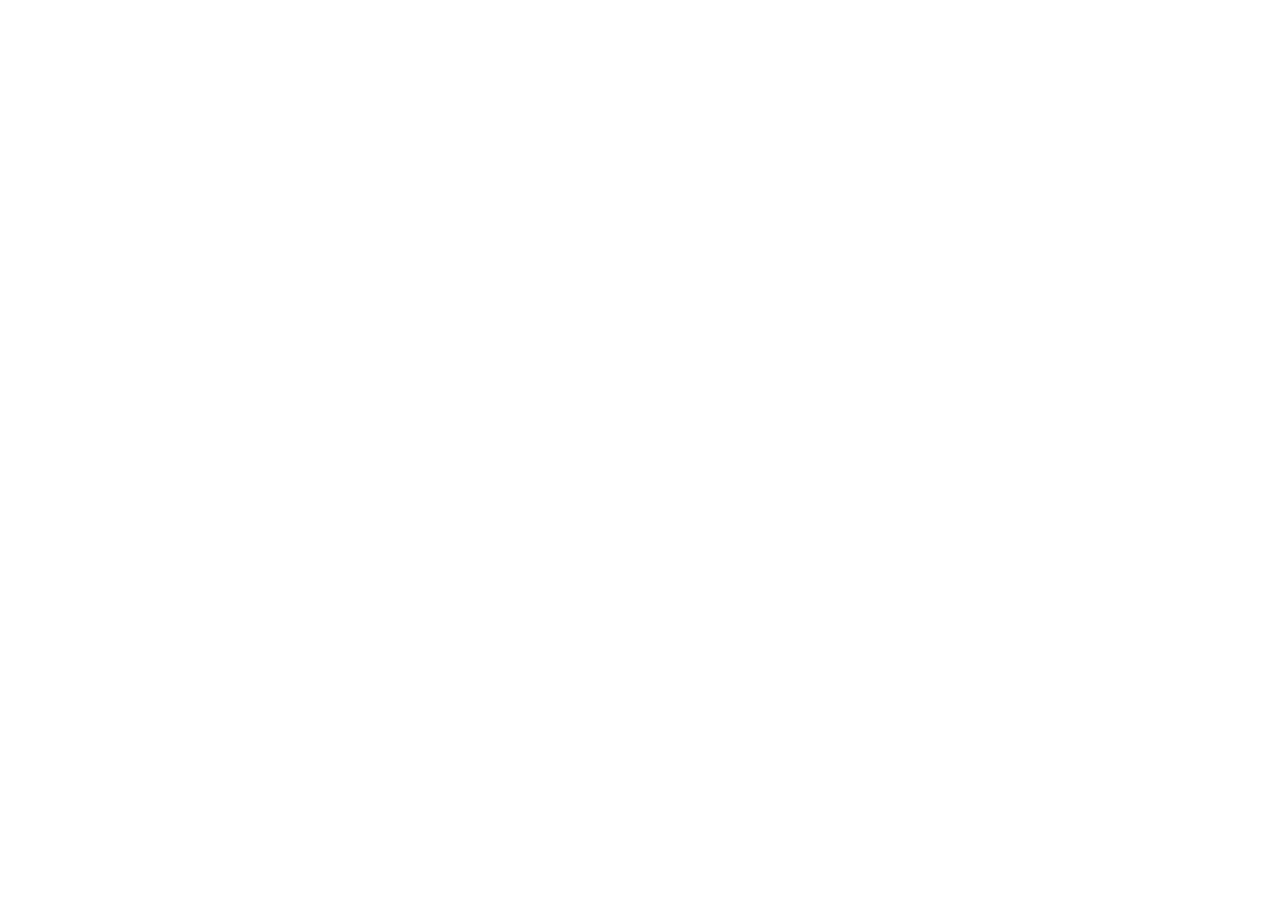
==== index.html @ 40fbc37a "html and head and body tags" ====
<!DOCTYPE html>
<html lang="en">
<head>
    <meta charset="UTF-8">
    <meta name="viewport" content="width=device-width, initial-scale=1.0">
    <title>Page d'acceuil</title>
    <link rel="stylesheet" href="css/index.css">
</head>
<body>
    
</body>
</html>
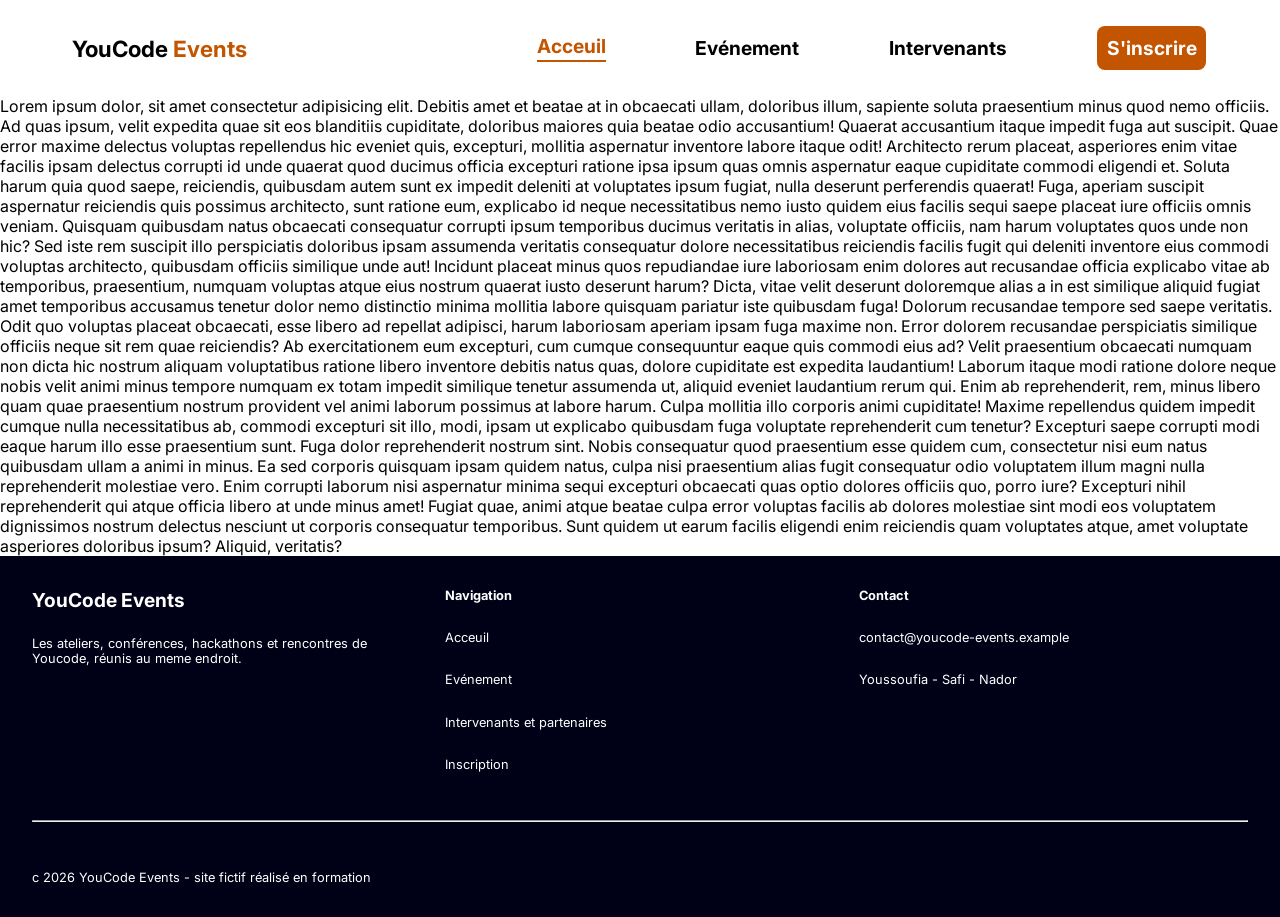
==== commit 1a32b759: "header et footer responsive" ====
--- a/index.html
+++ b/index.html
@@ -1,12 +1,118 @@
 <!DOCTYPE html>
 <html lang="en">
+
 <head>
     <meta charset="UTF-8">
     <meta name="viewport" content="width=device-width, initial-scale=1.0">
     <title>Page d'acceuil</title>
     <link rel="stylesheet" href="css/index.css">
+    <link rel="preconnect" href="https://fonts.googleapis.com">
+    <link rel="preconnect" href="https://fonts.gstatic.com" crossorigin>
+    <link
+        href="https://fonts.googleapis.com/css2?family=Inter:ital,opsz,wght@0,14..32,100..900;1,14..32,100..900&display=swap"
+        rel="stylesheet">
 </head>
+
 <body>
-    
+
+    <header>
+        <div class="head">
+            <h1>YouCode <span>Events</span></h1>
+            <span class="list"><img src="assets/icons/list_icon.svg" alt=""></span>
+        </div>
+        <nav class="nav-bar hide-list">
+            <a class="page-link current-page" href="">Acceuil</a>
+            <a class="page-link" href="">Evénement</a>
+            <a class="page-link" href="">Intervenants</a>
+            <a class="button" href="">S'inscrire</a>
+        </nav>
+    </header>
+
+    <main class="main">
+        Lorem ipsum dolor, sit amet consectetur adipisicing elit. Debitis amet et beatae at in obcaecati ullam,
+        doloribus illum, sapiente soluta praesentium minus quod nemo officiis. Ad quas ipsum, velit expedita quae sit
+        eos blanditiis cupiditate, doloribus maiores quia beatae odio accusantium! Quaerat accusantium itaque impedit
+        fuga aut suscipit. Quae error maxime delectus voluptas repellendus hic eveniet quis, excepturi, mollitia
+        aspernatur inventore labore itaque odit! Architecto rerum placeat, asperiores enim vitae facilis ipsam delectus
+        corrupti id unde quaerat quod ducimus officia excepturi ratione ipsa ipsum quas omnis aspernatur eaque
+        cupiditate commodi eligendi et. Soluta harum quia quod saepe, reiciendis, quibusdam autem sunt ex impedit
+        deleniti at voluptates ipsum fugiat, nulla deserunt perferendis quaerat! Fuga, aperiam suscipit aspernatur
+        reiciendis quis possimus architecto, sunt ratione eum, explicabo id neque necessitatibus nemo iusto quidem eius
+        facilis sequi saepe placeat iure officiis omnis veniam. Quisquam quibusdam natus obcaecati consequatur corrupti
+        ipsum temporibus ducimus veritatis in alias, voluptate officiis, nam harum voluptates quos unde non hic? Sed
+        iste rem suscipit illo perspiciatis doloribus ipsam assumenda veritatis consequatur dolore necessitatibus
+        reiciendis facilis fugit qui deleniti inventore eius commodi voluptas architecto, quibusdam officiis similique
+        unde aut! Incidunt placeat minus quos repudiandae iure laboriosam enim dolores aut recusandae officia explicabo
+        vitae ab temporibus, praesentium, numquam voluptas atque eius nostrum quaerat iusto deserunt harum? Dicta, vitae
+        velit deserunt doloremque alias a in est similique aliquid fugiat amet temporibus accusamus tenetur dolor nemo
+        distinctio minima mollitia labore quisquam pariatur iste quibusdam fuga! Dolorum recusandae tempore sed saepe
+        veritatis. Odit quo voluptas placeat obcaecati, esse libero ad repellat adipisci, harum laboriosam aperiam ipsam
+        fuga maxime non. Error dolorem recusandae perspiciatis similique officiis neque sit rem quae reiciendis? Ab
+        exercitationem eum excepturi, cum cumque consequuntur eaque quis commodi eius ad? Velit praesentium obcaecati
+        numquam non dicta hic nostrum aliquam voluptatibus ratione libero inventore debitis natus quas, dolore
+        cupiditate est expedita laudantium! Laborum itaque modi ratione dolore neque nobis velit animi minus tempore
+        numquam ex totam impedit similique tenetur assumenda ut, aliquid eveniet laudantium rerum qui. Enim ab
+        reprehenderit, rem, minus libero quam quae praesentium nostrum provident vel animi laborum possimus at labore
+        harum. Culpa mollitia illo corporis animi cupiditate! Maxime repellendus quidem impedit cumque nulla
+        necessitatibus ab, commodi excepturi sit illo, modi, ipsam ut explicabo quibusdam fuga voluptate reprehenderit
+        cum tenetur? Excepturi saepe corrupti modi eaque harum illo esse praesentium sunt. Fuga dolor reprehenderit
+        nostrum sint. Nobis consequatur quod praesentium esse quidem cum, consectetur nisi eum natus quibusdam ullam a
+        animi in minus. Ea sed corporis quisquam ipsam quidem natus, culpa nisi praesentium alias fugit consequatur odio
+        voluptatem illum magni nulla reprehenderit molestiae vero. Enim corrupti laborum nisi aspernatur minima sequi
+        excepturi obcaecati quas optio dolores officiis quo, porro iure? Excepturi nihil reprehenderit qui atque officia
+        libero at unde minus amet! Fugiat quae, animi atque beatae culpa error voluptas facilis ab dolores molestiae
+        sint modi eos voluptatem dignissimos nostrum delectus nesciunt ut corporis consequatur temporibus. Sunt quidem
+        ut earum facilis eligendi enim reiciendis quam voluptates atque, amet voluptate asperiores doloribus ipsum?
+        Aliquid, veritatis?
+    </main>
+
+    <footer class="footer">
+        <section class="container">
+            <div class="top">
+                <h3>YouCode Events</h3>
+                <p>
+                    Les ateliers, conférences, hackathons et rencontres de Youcode, réunis au meme endroit.
+                </p>
+            </div>
+            
+            <div class="navigation">
+                <h4>Navigation</h4>
+                <ul>
+                    <li>Acceuil</li>
+                    <li>Evénement</li>
+                    <li>Intervenants et partenaires</li>
+                    <li>Inscription</li>
+                </ul>
+            </div>
+
+            <div class="contact">
+                <h4>Contact</h4>
+                <p class="email">contact@youcode-events.example</p>
+                <p>Youssoufia - Safi - Nador</p>
+            </div>
+
+            <hr>
+
+            <div class="rights">c 2026 YouCode Events - site fictif réalisé en formation</div>
+        </section>
+    </footer>
 </body>
-</html>+
+</html>
+<script>
+    let list_icon = document.querySelector(".list");
+    let nav_bar = document.querySelector(".nav-bar");
+    list_icon.addEventListener(("click"), () => {
+        if (nav_bar.classList.contains("hide-list")) {
+            nav_bar.classList.remove("hide-list");
+            document.querySelector(".main").classList.add("display-none");
+            document.querySelector(".footer").classList.add("display-none");
+        }
+        else {
+            nav_bar.classList.add("hide-list");
+            document.querySelector(".main").classList.remove("display-none");
+            document.querySelector(".footer").classList.remove("display-none");
+        }
+    })
+    // if(window.innerWidth > 950) nav_bar.classList.remove("hide-list");
+</script>
--- a/css/index.css
+++ b/css/index.css
@@ -0,0 +1,265 @@
+* {
+    padding: 0;
+    margin: 0;
+    box-sizing: border-box;
+    font-family: "Inter", sans-serif;
+}
+
+:root {
+    --primary-color: rgb(195, 84, 0);
+}
+.head h1 span {
+    color: var(--primary-color);
+}
+
+.head h1 {
+    font-size: 1.5rem;
+    width: max-content;
+}
+
+.head span img {
+    width: 2.5rem;
+    height: auto;
+}
+
+header {
+    position: relative;
+}
+
+.head {
+    display: flex;
+    justify-content: space-between;
+    align-items: center;
+    padding: 1rem 1.5rem;
+    height: 4.5rem;
+}
+
+header nav {
+    position: absolute;
+    background-color: white;
+    transition: all 0.5s;
+}
+
+header nav a {
+    text-decoration: none;
+    color: black;
+    font-size: 2rem;
+}
+
+header nav {
+    width: 100%;
+    height: calc(100vh - 5rem);
+    display: flex;
+    flex-direction: column;
+    align-items: start;
+    gap: 3rem;
+    font-weight: bold;
+    padding: 1rem 1.6rem;
+}
+
+header nav .current-page {
+    color: var(--primary-color);
+    border-bottom: 0.15rem var(--primary-color) solid;
+    padding-bottom: 0.1rem;
+    width: fit-content;
+}
+
+header nav .button {
+    color: white;
+    background-color: var(--primary-color);
+    width: fit-content;
+    padding: 0.6rem 0.6rem;
+    border: none;
+    border-radius: 0.5rem;
+}
+
+.hide-list {
+    transform: translateX(-100vw);
+    transition: all 0.5s;
+}
+
+.display-none {
+    display: none;
+}
+
+.footer .container{
+    background-color: rgb(0, 0, 23);
+    color: white;
+    padding: 2rem;
+    display: flex;
+    flex-direction: column;
+    gap: 2.5rem;
+}
+.top h3{
+    font-size: 1.2rem;
+}
+.top p{
+    font-size: 0.8rem;
+}
+.top{
+    display: flex;
+    flex-direction: column;
+    gap: 1.5rem;
+}
+.navigation{
+    font-size: 0.8rem;
+}
+.navigation{
+    display: flex;
+    flex-direction: column;
+    gap: 1.7rem;
+}
+.navigation ul{
+    list-style: none;
+    display: flex;
+    flex-direction: column;
+    gap: 1.7rem;
+}
+
+.contact{
+    font-size: 0.8rem;
+    display: flex;
+    flex-direction: column;
+    gap: 1.7rem;
+}
+hr{
+    display: inline-block;
+}
+.rights{
+    font-size: 0.8rem;
+}
+
+
+@media (max-width: 1500px) and (min-width: 950px) {
+    .head .list {
+        display: none;
+    }
+
+    .display-none{
+        display: block;
+    }
+
+    .hide-list{
+        transform: translateX(0vw);
+    }
+
+    .nav-bar {
+        position: static;
+        flex-direction: row;
+        align-items: center;
+        justify-content: space-between;
+        gap: 1.5rem;
+        height: 3.5rem;
+    }
+
+    header {
+        position: static;
+        display: flex;
+        justify-content: space-between;
+        gap: 15rem;
+        align-items: center;
+        padding: 1rem 3rem;
+        height: 6rem;
+    }
+
+    .head h1 {
+        font-size: 1.4rem;
+        width: max-content;
+    }
+
+    .nav-bar a {
+        font-size: 1.2rem;
+    }
+
+    .footer .container{
+        display: flex;
+        flex-direction: row;
+        flex-wrap: wrap;
+        justify-content: space-between;
+        gap: 1rem;
+    }
+    .top,
+    .navigation,
+    .contact {
+        width: calc(33.333% - 1rem);
+    }
+
+    .rights {
+        width: 100%;
+    }
+
+    hr {
+        width: 100%;
+        margin: 2rem 0;
+    }
+}
+
+@media (max-width: 3000px) and (min-width: 1500px){
+    .head .list {
+        display: none;
+    }
+
+    .display-none{
+        display: block;
+    }
+
+    .hide-list{
+        transform: translateX(0vw);
+    }
+
+    .nav-bar {
+        width: max-content;
+        position: static;
+        flex-direction: row;
+        align-items: center;
+        justify-content: space-between;
+        gap: 1.5rem;
+        height: 3.5rem;
+    }
+
+    header {
+        position: static;
+        display: flex;
+        justify-content: space-around;
+        gap: 15rem;
+        align-items: center;
+        height: 4.5rem;
+    }
+
+    .head h1 {
+        font-size: 1.4rem;
+        width: max-content;
+    }
+
+    .nav-bar a {
+        font-size: 1.2rem;
+    }
+
+    body{
+        padding: 0 8rem;
+    }
+
+    .top{
+        width: 40vw;
+    }
+    .navigation,
+    .contact {
+        width: calc(15vw - 1rem);
+    }
+    .rights {
+        width: 100%;
+    }
+
+    hr {
+        width: 100%;
+        margin: 2rem 0;
+    }
+    .footer .container{
+        display: flex;
+        flex-direction: row;
+        flex-wrap: wrap;
+        justify-content: space-between;
+        gap: 1rem;
+    }
+}
+
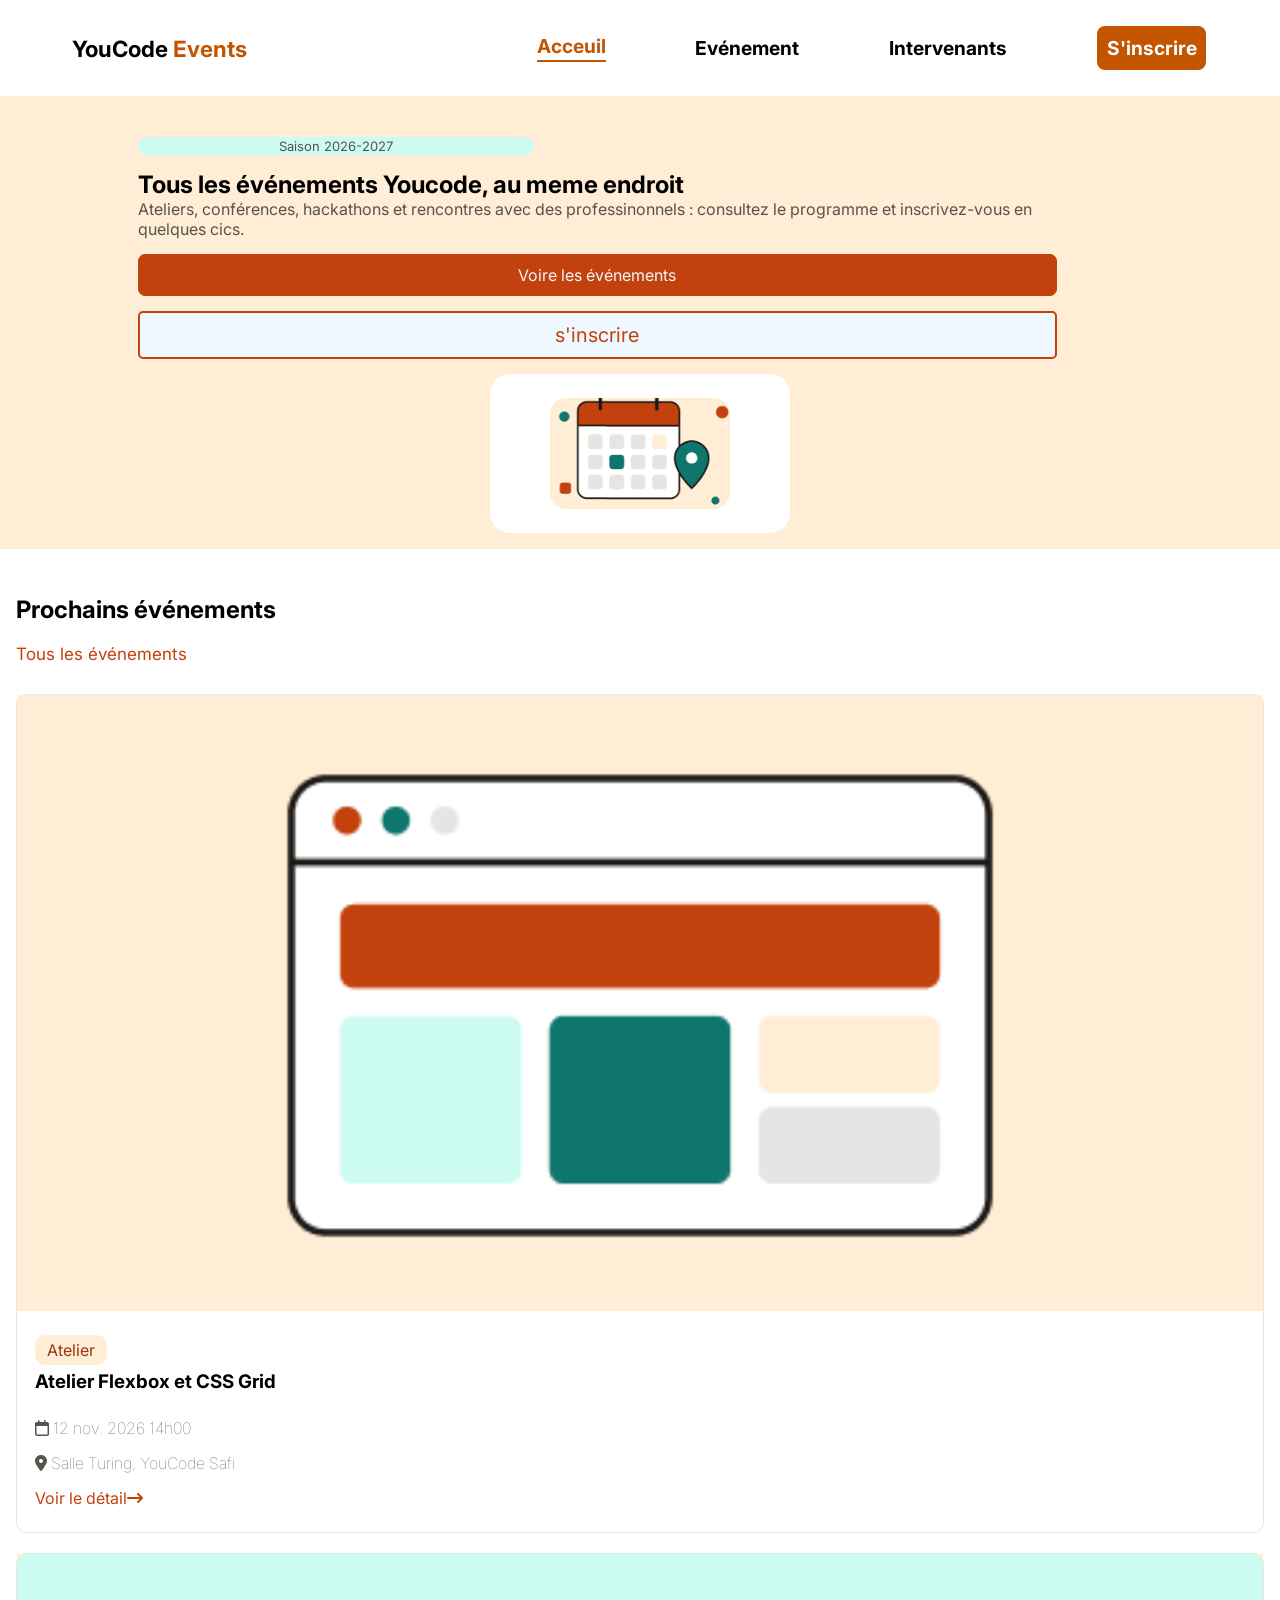
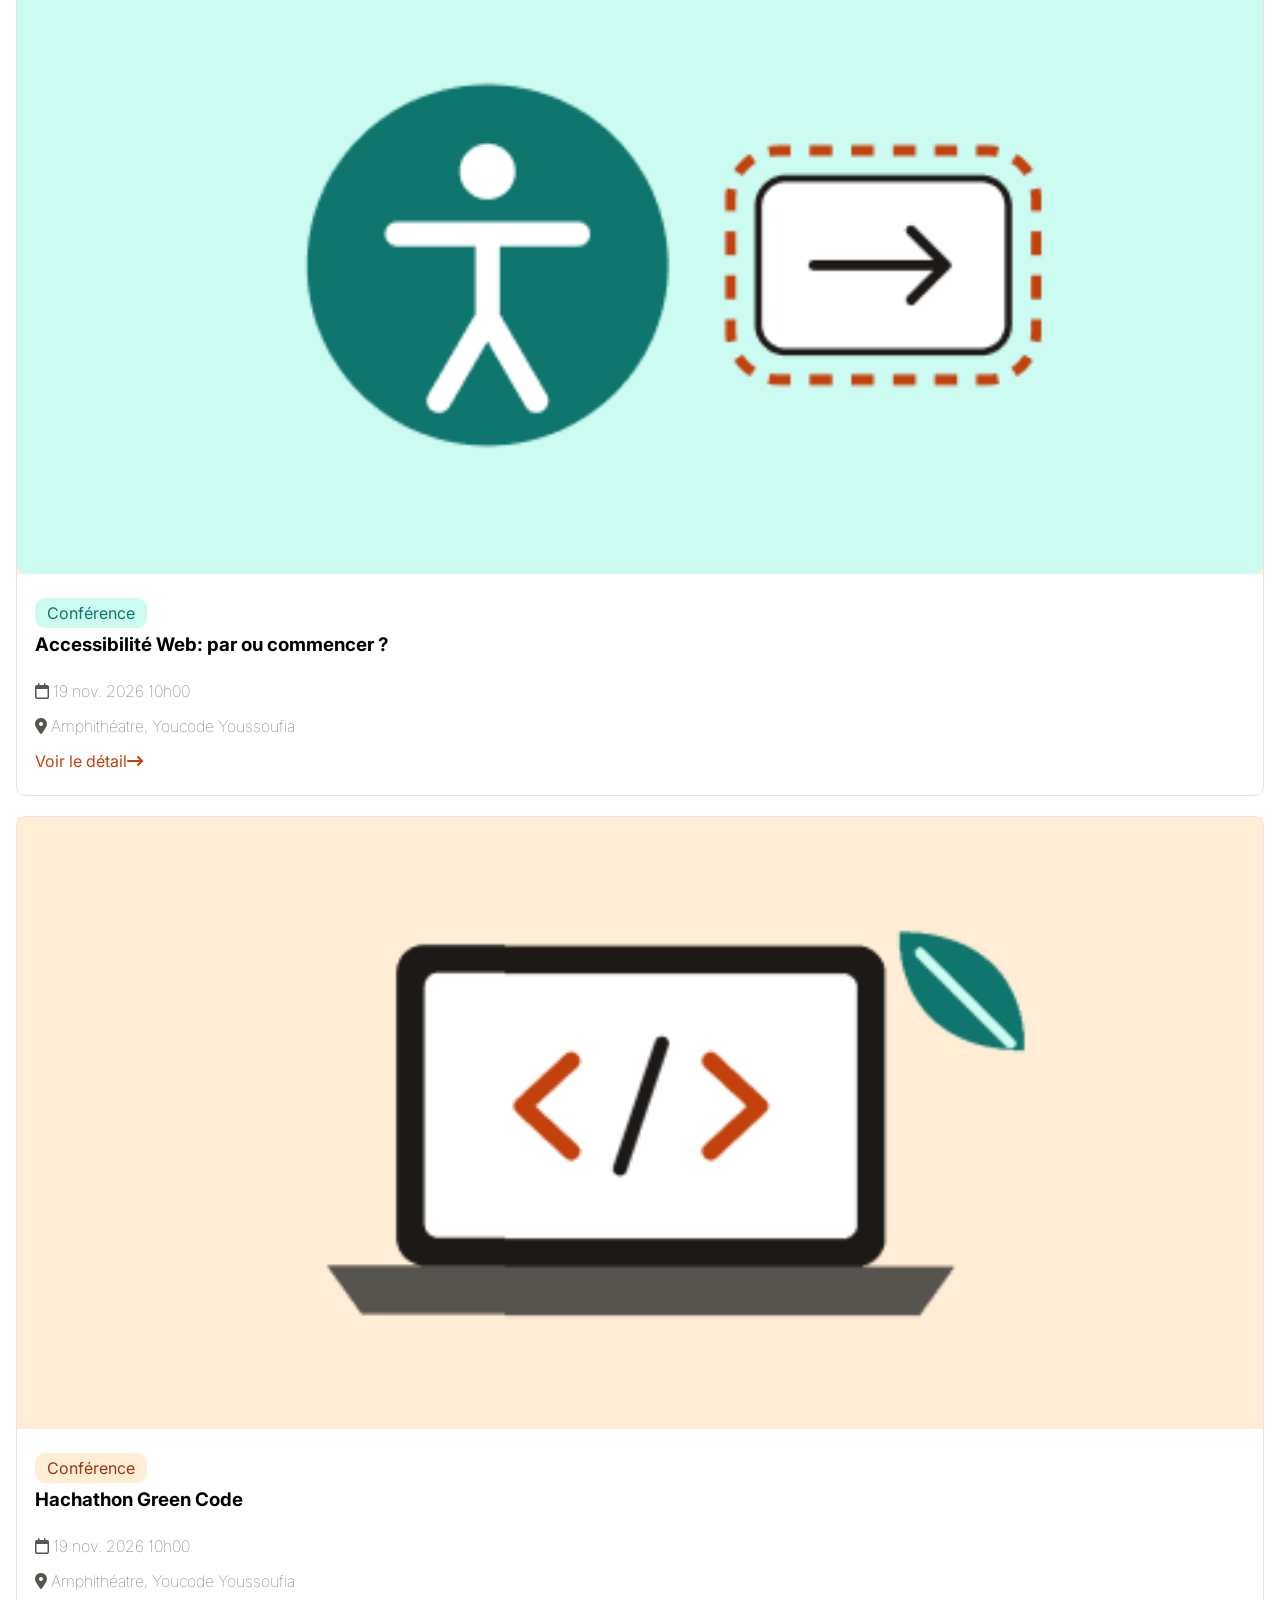
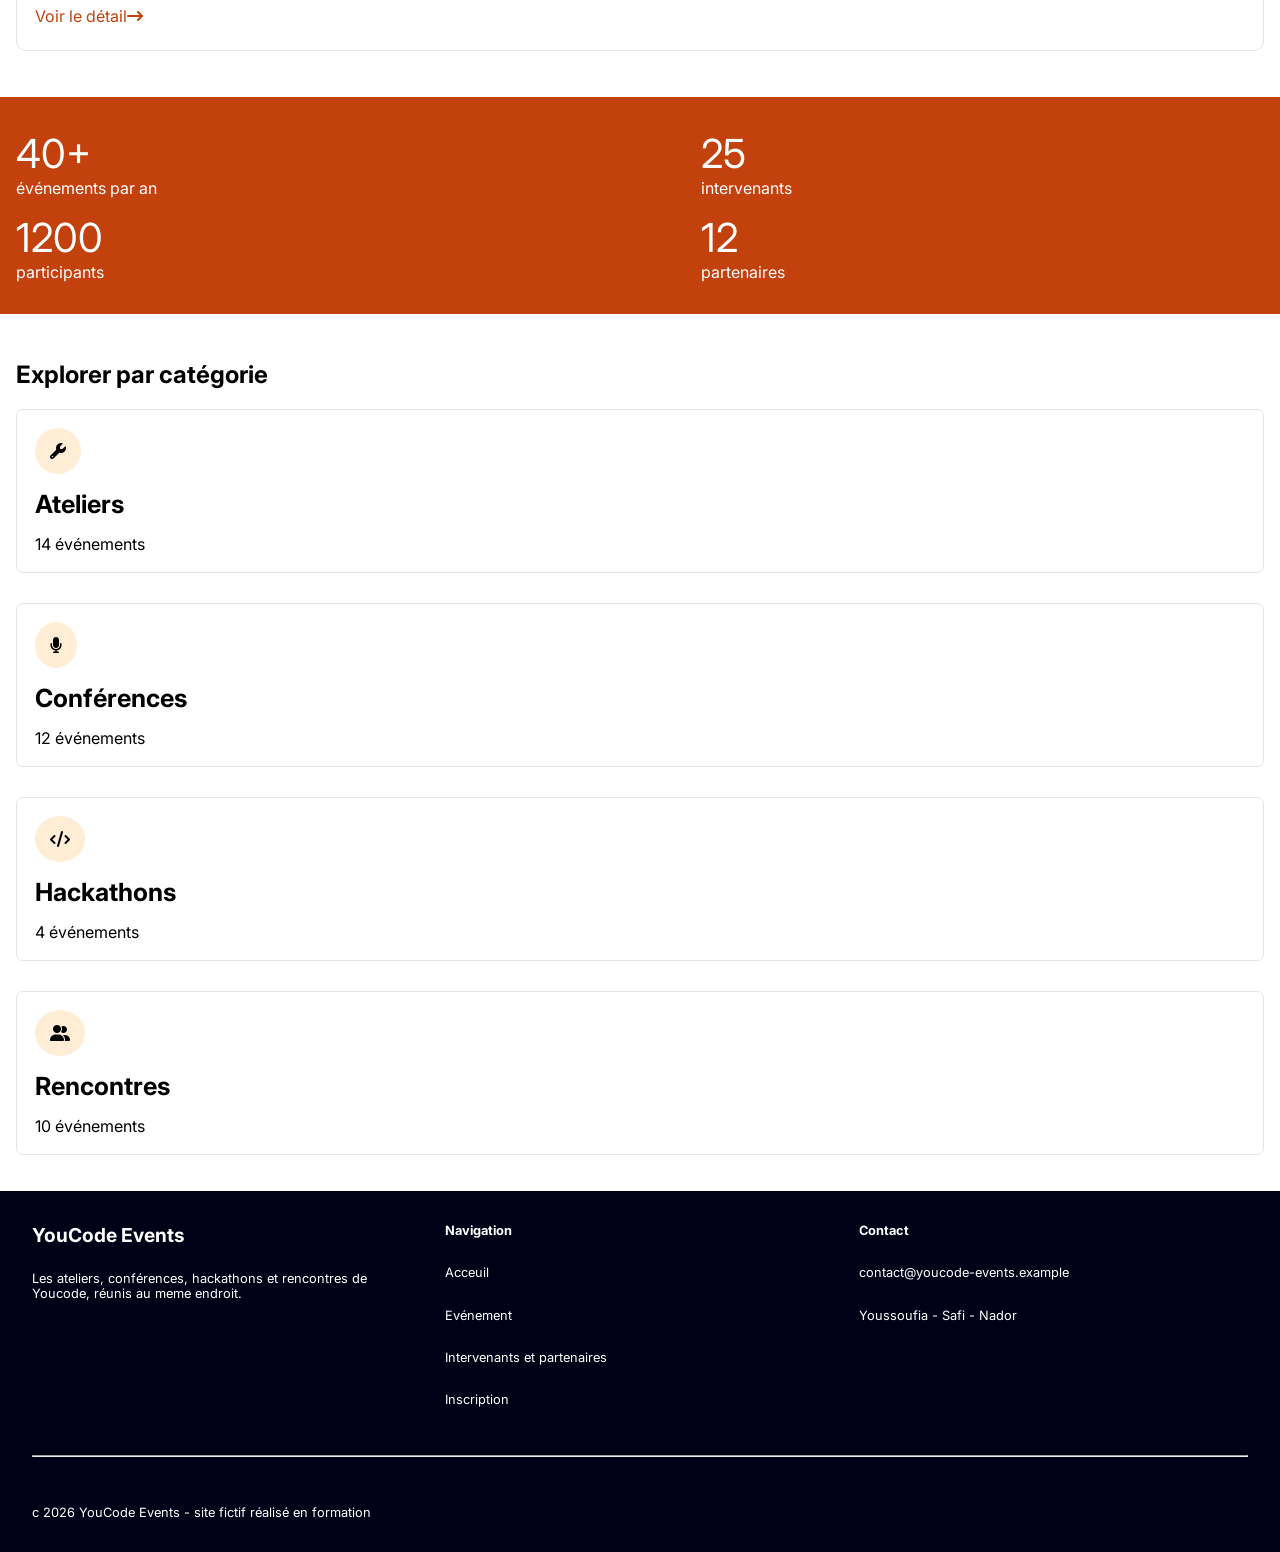
==== commit 4e269bcc: "fin du page d acceuil sans responsive" ====
--- a/index.html
+++ b/index.html
@@ -11,6 +11,7 @@
     <link
         href="https://fonts.googleapis.com/css2?family=Inter:ital,opsz,wght@0,14..32,100..900;1,14..32,100..900&display=swap"
         rel="stylesheet">
+    <link rel="stylesheet" href="https://cdnjs.cloudflare.com/ajax/libs/font-awesome/6.7.2/css/all.min.css">
 </head>
 
 <body>
@@ -29,41 +30,178 @@
     </header>
 
     <main class="main">
-        Lorem ipsum dolor, sit amet consectetur adipisicing elit. Debitis amet et beatae at in obcaecati ullam,
-        doloribus illum, sapiente soluta praesentium minus quod nemo officiis. Ad quas ipsum, velit expedita quae sit
-        eos blanditiis cupiditate, doloribus maiores quia beatae odio accusantium! Quaerat accusantium itaque impedit
-        fuga aut suscipit. Quae error maxime delectus voluptas repellendus hic eveniet quis, excepturi, mollitia
-        aspernatur inventore labore itaque odit! Architecto rerum placeat, asperiores enim vitae facilis ipsam delectus
-        corrupti id unde quaerat quod ducimus officia excepturi ratione ipsa ipsum quas omnis aspernatur eaque
-        cupiditate commodi eligendi et. Soluta harum quia quod saepe, reiciendis, quibusdam autem sunt ex impedit
-        deleniti at voluptates ipsum fugiat, nulla deserunt perferendis quaerat! Fuga, aperiam suscipit aspernatur
-        reiciendis quis possimus architecto, sunt ratione eum, explicabo id neque necessitatibus nemo iusto quidem eius
-        facilis sequi saepe placeat iure officiis omnis veniam. Quisquam quibusdam natus obcaecati consequatur corrupti
-        ipsum temporibus ducimus veritatis in alias, voluptate officiis, nam harum voluptates quos unde non hic? Sed
-        iste rem suscipit illo perspiciatis doloribus ipsam assumenda veritatis consequatur dolore necessitatibus
-        reiciendis facilis fugit qui deleniti inventore eius commodi voluptas architecto, quibusdam officiis similique
-        unde aut! Incidunt placeat minus quos repudiandae iure laboriosam enim dolores aut recusandae officia explicabo
-        vitae ab temporibus, praesentium, numquam voluptas atque eius nostrum quaerat iusto deserunt harum? Dicta, vitae
-        velit deserunt doloremque alias a in est similique aliquid fugiat amet temporibus accusamus tenetur dolor nemo
-        distinctio minima mollitia labore quisquam pariatur iste quibusdam fuga! Dolorum recusandae tempore sed saepe
-        veritatis. Odit quo voluptas placeat obcaecati, esse libero ad repellat adipisci, harum laboriosam aperiam ipsam
-        fuga maxime non. Error dolorem recusandae perspiciatis similique officiis neque sit rem quae reiciendis? Ab
-        exercitationem eum excepturi, cum cumque consequuntur eaque quis commodi eius ad? Velit praesentium obcaecati
-        numquam non dicta hic nostrum aliquam voluptatibus ratione libero inventore debitis natus quas, dolore
-        cupiditate est expedita laudantium! Laborum itaque modi ratione dolore neque nobis velit animi minus tempore
-        numquam ex totam impedit similique tenetur assumenda ut, aliquid eveniet laudantium rerum qui. Enim ab
-        reprehenderit, rem, minus libero quam quae praesentium nostrum provident vel animi laborum possimus at labore
-        harum. Culpa mollitia illo corporis animi cupiditate! Maxime repellendus quidem impedit cumque nulla
-        necessitatibus ab, commodi excepturi sit illo, modi, ipsam ut explicabo quibusdam fuga voluptate reprehenderit
-        cum tenetur? Excepturi saepe corrupti modi eaque harum illo esse praesentium sunt. Fuga dolor reprehenderit
-        nostrum sint. Nobis consequatur quod praesentium esse quidem cum, consectetur nisi eum natus quibusdam ullam a
-        animi in minus. Ea sed corporis quisquam ipsam quidem natus, culpa nisi praesentium alias fugit consequatur odio
-        voluptatem illum magni nulla reprehenderit molestiae vero. Enim corrupti laborum nisi aspernatur minima sequi
-        excepturi obcaecati quas optio dolores officiis quo, porro iure? Excepturi nihil reprehenderit qui atque officia
-        libero at unde minus amet! Fugiat quae, animi atque beatae culpa error voluptas facilis ab dolores molestiae
-        sint modi eos voluptatem dignissimos nostrum delectus nesciunt ut corporis consequatur temporibus. Sunt quidem
-        ut earum facilis eligendi enim reiciendis quam voluptates atque, amet voluptate asperiores doloribus ipsum?
-        Aliquid, veritatis?
+        <section class="heroSection">
+            <div class="part">
+                <p class="saison">Saison 2026-2027</p>
+                <h1>Tous les événements Youcode, au meme endroit</h1>
+                <p>Ateliers, conférences, hackathons
+                    et rencontres avec des professinonnels :
+                    consultez le programme et inscrivez-vous en quelques cics.</p>
+                <div class="actions">
+                    <div class="événe">
+                        <a href="evenements.html">Voire les événements</a>
+                    </div>
+                    <div class="inscrir">
+                        <a href="inscription.html">s'inscrire</a>
+                    </div>
+                </div>
+            </div>
+
+            <div class="imageHero">
+                <img src="assets/images/Capture_decran_2026-10-12_094209.png">
+            </div>
+        </section>
+
+
+
+
+
+
+
+        <section class="evenement">
+            <div class="conteneur">
+                <div class="enTete">
+                    <h2>Prochains événements</h2>
+                    <div class="lien">
+                        <a href="#">Tous les événements</a>
+                    </div>
+                </div>
+                <div class="cartes">
+                    <div class="carte1">
+                        <div class="imgCarte1">
+                            <img src="/assets/images/Capture_decran_2026-10-12_094001.png" alt="">
+                        </div>
+                        <div class="contenu">
+                            <p class="atelier">Atelier</p>
+                            <h3>Atelier Flexbox et CSS Grid</h3>
+                            <div class="info">
+                                <div class="time">
+                                    <time><i class="fa-regular fa-calendar"></i> 12 nov. 2026 14h00</time>
+                                </div>
+                                <div class="localisation">
+                                    <p class="local"><i class="fa-solid fa-location-dot"></i> Salle Turing, YouCode Safi
+                                    </p>
+                                </div>
+                                <div class="détail">
+                                    <a class="det">Voir le détail<i class="fa-solid fa-arrow-right-long"></i></a>
+                                </div>
+                            </div>
+                        </div>
+
+                    </div>
+                    <div class="carte1">
+                        <div class="imgCarte1">
+                            <img src="assets/images/Capture_decran_2026-10-12_094053.png" alt="">
+                        </div>
+                        <div class="contenu">
+                            <p class="atelier" style="color: #0F766E;background-color: #CCFBF1;">Conférence</p>
+                            <h3>Accessibilité Web: par ou commencer ?</h3>
+                            <div class="info">
+                                <div class="time">
+                                    <time><i class="fa-regular fa-calendar"></i> 19 nov. 2026 10h00</time>
+                                </div>
+                                <div class="localisation">
+                                    <p class="local"><i class="fa-solid fa-location-dot"></i> Amphithéatre, Youcode
+                                        Youssoufia</p>
+                                </div>
+                                <div class="détail">
+                                    <a class="det">Voir le détail<i class="fa-solid fa-arrow-right-long"></i></a>
+                                </div>
+                            </div>
+                        </div>
+
+                    </div>
+
+                    <div class="carte1">
+                        <div class="imgCarte1">
+                            <img src="assets/images/Capture_decran_2026-10-12_094116.png" alt="">
+                        </div>
+                        <div class="contenu">
+                            <p class="atelier">Conférence</p>
+                            <h3>Hachathon Green Code</h3>
+                            <div class="info">
+                                <div class="time">
+                                    <time><i class="fa-regular fa-calendar"></i> 19 nov. 2026 10h00</time>
+                                </div>
+                                <div class="localisation">
+                                    <p class="local"><i class="fa-solid fa-location-dot"></i> Amphithéatre, Youcode
+                                        Youssoufia</p>
+                                </div>
+                                <div class="détail">
+                                    <a class="det">Voir le détail<i class="fa-solid fa-arrow-right-long"></i></a>
+                                </div>
+                            </div>
+                        </div>
+
+                    </div>
+
+
+                </div>
+
+            </div>
+        </section>
+
+
+
+
+        <section class="chiffres">
+            <div class="conteneur">
+                <div class="stat">
+                    <p class="valeur">40+</p>
+                    <p class="libelle">événements par an</p>
+                </div>
+
+
+                <div class="stat">
+                    <p class="valeur">25</p>
+                    <p class="libelle">intervenants</p>
+                </div>
+
+
+                <div class="stat">
+                    <p class="valeur">1200</p>
+                    <p class="libelle">participants</p>
+                </div>
+
+                <div class="stat">
+                    <p class="valeur">12</p>
+                    <p class="libelle">partenaires</p>
+                </div>
+            </div>
+        </section>
+
+
+
+
+
+        <section class="catégories">
+            <div class="conten">
+                <h2>Explorer par catégorie</h2>
+                <div class="grille">
+                    <div class="carde">
+                        <i class="fa-solid fa-wrench"></i>
+                        <p class="titre">Ateliers</p>
+                        <p class="NbrEvenements">14 événements</p>
+                    </div>
+                    <div class="carde">
+                        <i class="fa-solid fa-microphone"></i>
+                        <p class="titre">Conférences</p>
+                        <p class="NbrEvenements">12 événements</p>
+                    </div>
+                    <div class="carde">
+                        <i class="fa-solid fa-code"></i>
+                        <p class="titre">Hackathons</p>
+                        <p class="NbrEvenements">4 événements</p>
+                    </div>
+                    <div class="carde">
+                        <i class="fa-solid fa-user-group"></i>
+                        <p class="titre">Rencontres</p>
+                        <p class="NbrEvenements">10 événements</p>
+                    </div>
+                </div>
+
+            </div>
+        </section>
     </main>
 
     <footer class="footer">
@@ -74,7 +212,7 @@
                     Les ateliers, conférences, hackathons et rencontres de Youcode, réunis au meme endroit.
                 </p>
             </div>
-            
+
             <div class="navigation">
                 <h4>Navigation</h4>
                 <ul>
--- a/css/index.css
+++ b/css/index.css
@@ -127,6 +127,386 @@
 }
 .rights{
     font-size: 0.8rem;
+}
+
+/*
+--------------------------------------------------------------------
+main content
+--------------------------------------------------------------------
+*/
+
+
+.heroSection{
+    background-color: #FFEDD5;
+    width: 100%;
+    padding: 16px;
+}
+/* flexbox */
+
+/* .heroSection .part .actions {
+    display: flex;
+    flex-wrap: wrap;
+} */
+.heroSection {
+    display: flex;
+    justify-content: space-between;
+    flex-direction: column;
+    align-items: center;
+    flex-wrap: wrap;
+}
+
+.heroSection .part .saison{
+    border:1px solid #CCFBF1;
+    background-color: #CCFBF1;
+    height: 7.4%;
+    width: 39.4%;
+    border-radius: 20px;
+    text-align: center;
+    font-size: 13px;
+    margin: 25px 0 15px 0;
+  
+    
+}
+
+
+.heroSection .part p {
+    color: #57534E;
+    width: 91.46%;
+}
+
+.heroSection .part .événe{
+    border:1px solid #C2410C ;
+    background-color: #C2410C;
+    border-radius: 7px;
+    padding: 10px 16px;
+    width: 91.5%;
+    margin-top: 15px;
+    text-align: center;
+
+}
+.heroSection .part .événe a{
+    color: aliceblue;
+    text-decoration: none;
+    }
+
+
+.heroSection .part .inscrir{
+    border:2px solid #C2410C;
+    border-radius: 5px;
+    background-color: aliceblue;
+    padding: 10px 16px;
+    width: 91.5%;
+    text-align: center;
+    margin-top: 15px;
+}
+.heroSection .part .inscrir a{
+        color: #C2410C;
+        text-decoration: none;
+        font-size: 20px;
+    }
+.heroSection .imageHero{
+    width: 300px;
+    height: auto;
+    border: #FFFFFF;
+    border-radius:20px ;
+    background-color: #FFFFFF;
+    margin-top: 15px;
+    display: flex;
+    justify-content: center;
+    align-items: center;
+}
+
+.heroSection .imageHero img{
+    width: 74.6%;
+    height: auto;
+    padding: 8% 7.4%;
+   
+}
+
+
+
+
+
+
+
+
+.evenement {
+    margin-top:30px ;
+    width: 100%;
+    padding: 16px;
+}
+
+/* flexbox */
+
+.evenement .conteneur .enTete {
+    display: flex;
+    justify-content: space-between;
+    flex-direction: column;
+    flex-wrap: wrap;
+   
+}
+.evenement .conteneur .cartes {
+    display: flex;
+    flex-direction: column;
+    margin-top: 30px;
+    gap: 20px;
+}
+.evenement .conteneur .enTete .lien{
+    margin-top: 20px;
+}
+.evenement .conteneur .enTete .lien a{
+    text-decoration: none;
+    color: #C2410C;
+    font-size: 17px;
+    
+    
+}
+.evenement .conteneur .cartes .carte1{
+    border: 1px solid #E7E5E4;
+    border-radius: 10px;
+}
+.evenement .conteneur .cartes .carte1 .imgCarte1{
+    background-color: #FFEDD5;
+}
+.evenement .conteneur .cartes .carte1 .imgCarte1 img{
+    width: 100%;
+    height: 100%;
+    display: flex;
+    align-items: center;
+    justify-content: center;
+    border-radius: 10px;
+}
+
+.evenement .conteneur .cartes .carte1 .contenu .atelier{
+    background-color: #FFEDD5;
+    color: #9A3412;
+    border-radius: 10px;
+    width: max-content;
+    text-align: center;
+    margin-top: 20px;
+    padding: 5px 12px;
+}
+.evenement .conteneur .cartes .carte1 .contenu{
+    padding: 4px 18px;
+    display: flex;
+    flex-direction: column;
+    justify-content: space-around;
+    gap: 5px;
+    
+}
+.evenement .conteneur .cartes .carte1 .contenu h3{
+    margin-bottom: 10px;
+}
+
+.evenement .conteneur .cartes .carte1 .contenu .info .time{
+    color: #57534E;
+    font-weight: 10;
+    
+}
+.evenement .conteneur .cartes .carte1 .contenu .info{
+    margin-top: 10px;
+    display: flex;
+    flex-direction: column;
+    justify-content: space-around;
+    gap: 15px;
+
+}
+.evenement .conteneur .cartes .carte1 .contenu .info .localisation .local{
+    color: #57534E;
+    font-weight: 10;
+    
+}
+.evenement .conteneur .cartes .carte1 .contenu .info .détail {
+    margin-bottom: 20px;
+}
+.evenement .conteneur .cartes .carte1 .contenu .info .détail .det{
+    color: #C2410C;
+    text-decoration: none;
+    display: flex;
+    align-items: center;
+}
+
+
+
+
+
+
+
+
+.evenement .conteneur .cartes .carte2{
+    border: 1px solid #CCFBF1;
+    border-radius: 10px;
+}
+.evenement .conteneur .cartes .carte2 .imgCarte2{
+    background-color: #CCFBF1;
+}
+.evenement .conteneur .cartes .carte2 .imgCarte2 img{
+    width: 90.9%;
+}
+
+.evenement .conteneur .cartes .carte2 .contenu .conference{
+    background-color: #CCFBF1;
+    color: #0F766E;
+    border-radius: 10px;
+    width: 23.33%;
+    text-align: center;
+    margin-top: 30px;
+}
+.evenement .conteneur .cartes .carte2 .contenu h3{
+    padding-top: 20px;
+}
+
+.evenement .conteneur .cartes .carte2 .contenu .info .time{
+    color: #57534E;
+    padding-top: 30px;
+    font-weight: 10;
+}
+.evenement .conteneur .cartes .carte2 .contenu .info .localisation .local{
+    color: #57534E;
+    padding-top: 13px;
+    font-weight: 10;
+}
+.evenement .conteneur .cartes .carte2 .contenu .info .détail .det{
+    color: #C2410C;
+    padding-top: 15px;
+}
+
+
+
+
+.evenement .conteneur .cartes .carte3{
+    border: 1px solid #E7E5E4;
+    border-radius: 10px;
+}
+.evenement .conteneur .cartes .carte3 .imgCarte3{
+    background-color: #FFEDD5;
+}
+.evenement .conteneur .cartes .carte3 .imgCarte3 img{
+    width: 90.9%;
+}
+
+.evenement .conteneur .cartes .carte3 .contenu .hackathon{
+    background-color: #FFEDD5;
+    color: #9A3412;
+    border-radius: 10px;
+    width: 26.133%;
+    text-align: center;
+    margin-top: 30px;
+}
+.evenement .conteneur .cartes .carte3 .contenu h3{
+    padding-top: 20px;
+}
+
+.evenement .conteneur .cartes .carte3 .contenu .info .time{
+    color: #57534E;
+    padding-top: 30px;
+    font-weight: 10;
+}
+.evenement .conteneur .cartes .carte3 .contenu .info .localisation .local{
+    color: #57534E;
+    padding-top: 13px;
+    font-weight: 10;
+}
+.evenement .conteneur .cartes .carte3 .contenu .info .détail .det{
+    color: #C2410C;
+    padding-top: 15px;
+}
+
+
+
+
+.chiffres {
+    width: 100%;
+    margin-top: 30px;
+    background-color: #C2410C;
+    padding: 16px;
+}
+
+/* flexbox */
+
+.chiffres .conteneur{
+    display: flex;
+    justify-content: space-between;
+    flex-wrap: wrap;
+    gap: 15px;
+}
+
+.chiffres .conteneur{
+    background-color: #C2410C;
+    width: 92%;
+    padding: 16px 0px;
+    display: flex;
+    justify-content: space-between;
+    flex-wrap: wrap;
+}
+.chiffres .conteneur{
+    width: 91.46%;
+}
+.chiffres .conteneur .stat {
+    width: 40%;
+}
+.chiffres .conteneur .stat .valeur{
+    color: #FFFFFF;
+    font-size: 40px;
+}
+.chiffres .conteneur .stat .libelle {
+    color: #FFFFFF;
+    font-size: 16px;
+}
+
+
+
+
+
+
+
+
+.catégories {
+    width: 100%px;
+    margin-top: 30px;
+    padding: 16px;
+
+}
+
+.catégories .conten .grille {
+    display: flex;
+    justify-content: space-between;
+    flex-wrap: wrap;
+}
+
+.catégories .conten .grille {
+    display: flex;
+    justify-content: space-between;
+    flex-direction: column;
+    flex-wrap: wrap;
+    gap: 30px;
+    margin: 20px 0;
+}
+.catégories .conten .grille .carde {
+    border: 1px solid #E7E5E4;
+    border-radius: 7px;
+    width: 100%;
+    display: flex;
+    flex-direction: column;
+    justify-content: space-around;
+    gap: 15px;
+    padding: 18px;
+
+}
+.catégories .conten .grille .carde i{
+    background-color: #FFEDD5;
+    width: max-content;
+    padding: 15px;
+    border-radius: 50%;
+}
+
+.catégories .conten .grille .carde .titre{
+    font-weight: bold;
+    font-size: 25px;
+}
+
+.catégories .conten .grille .carde .Nbrevenements {
+color: #57534E;
 }
 
 
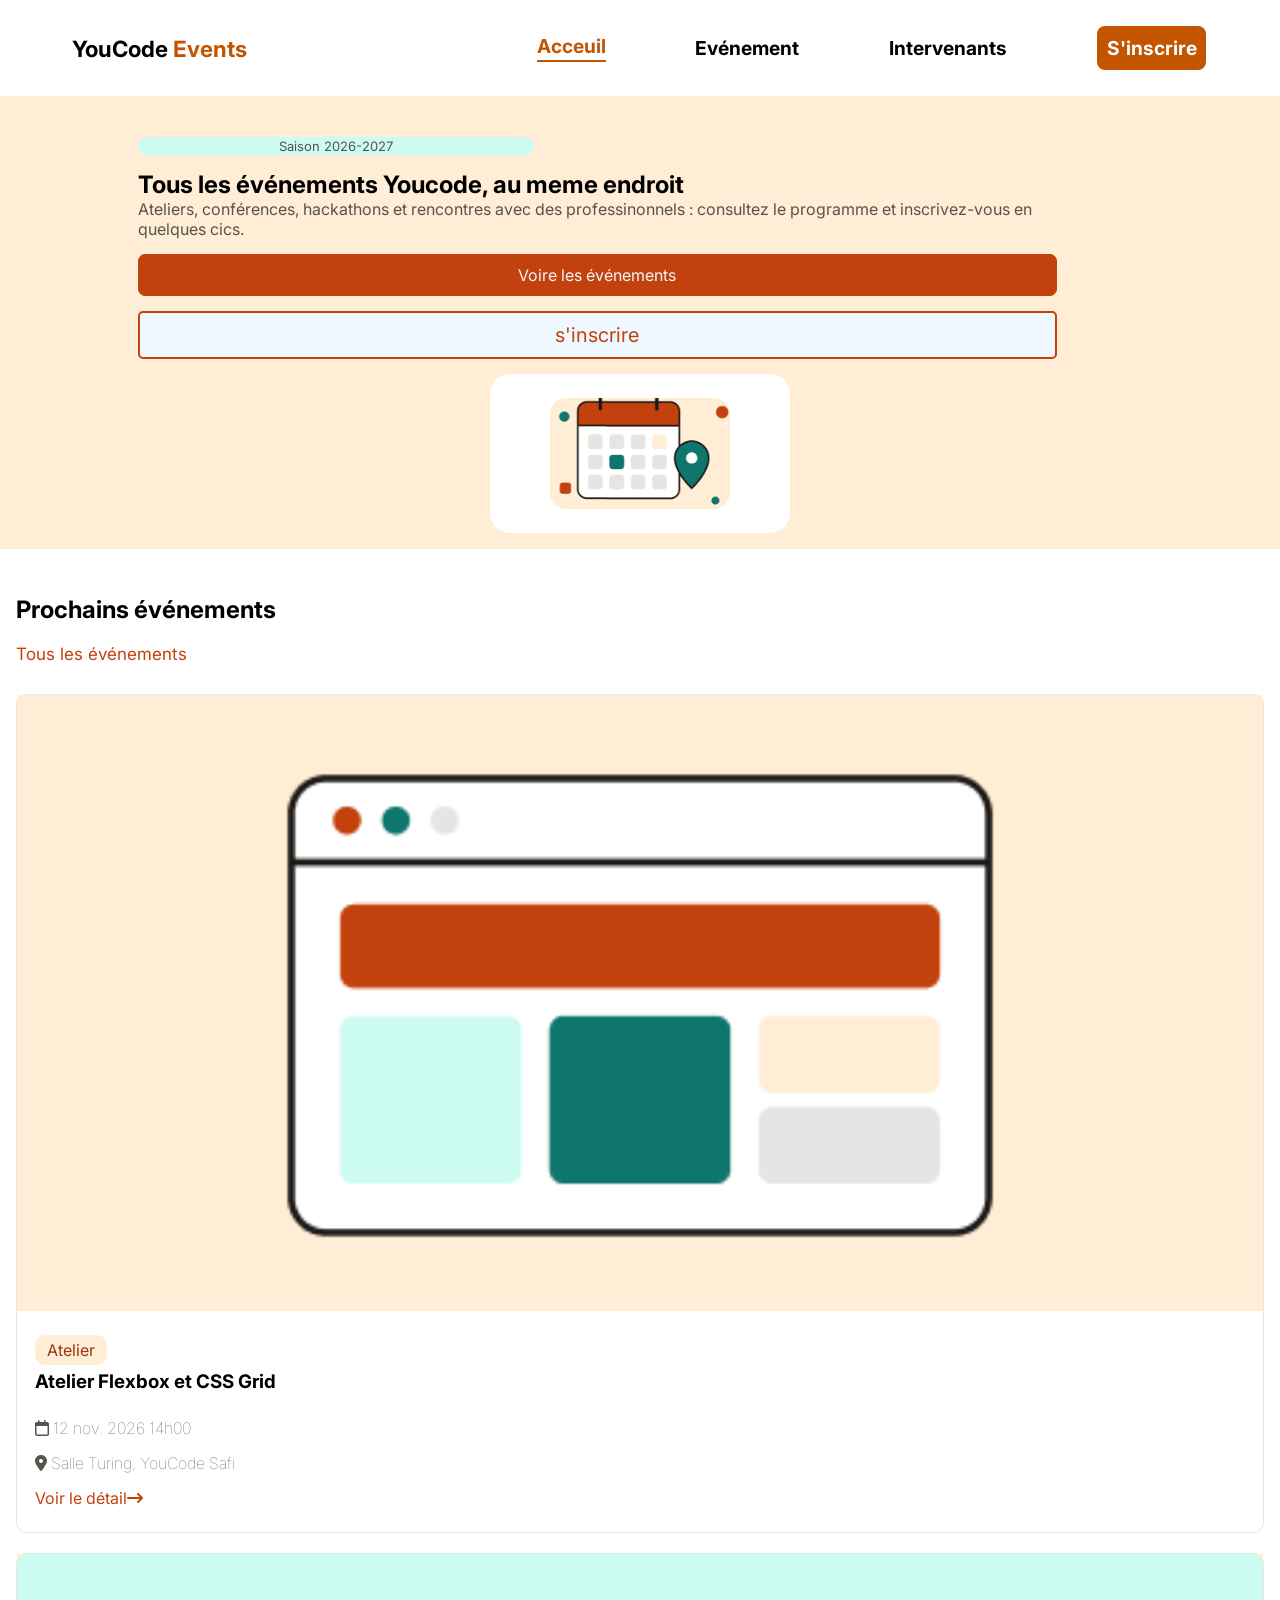
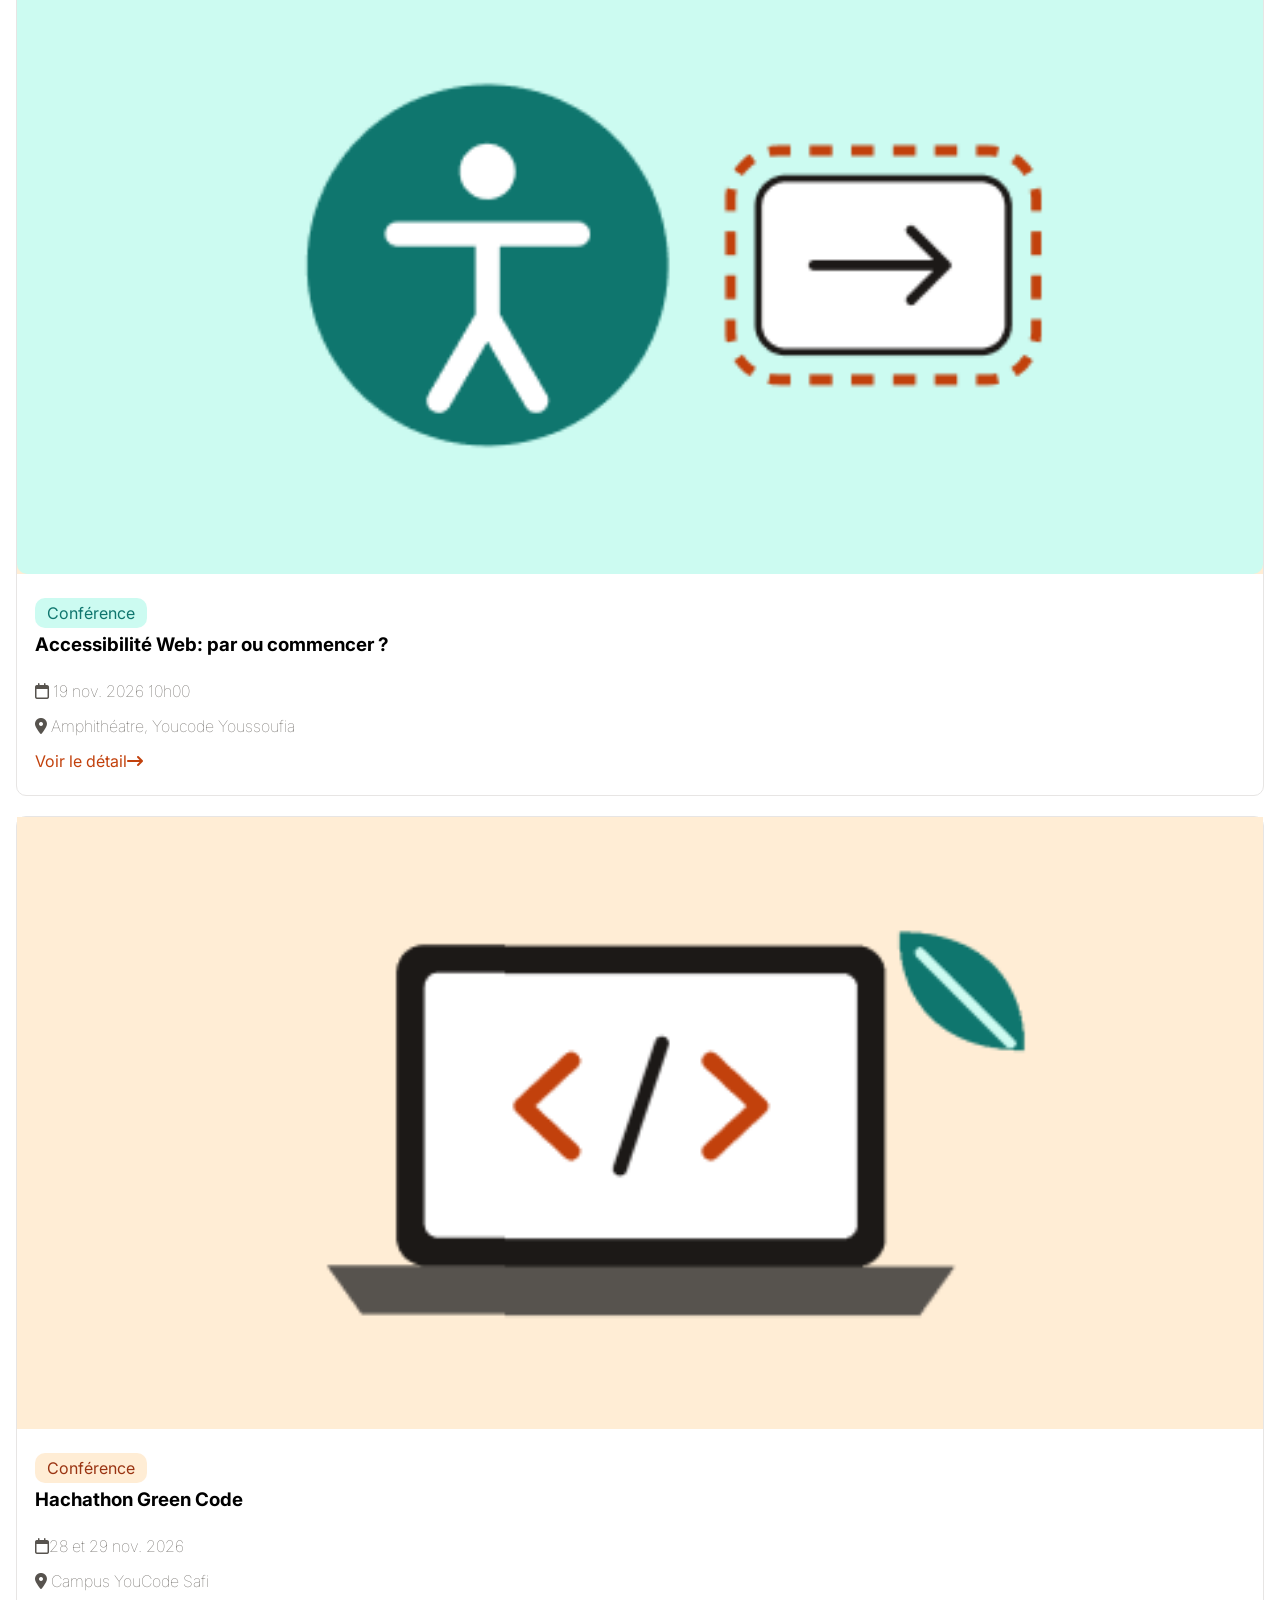
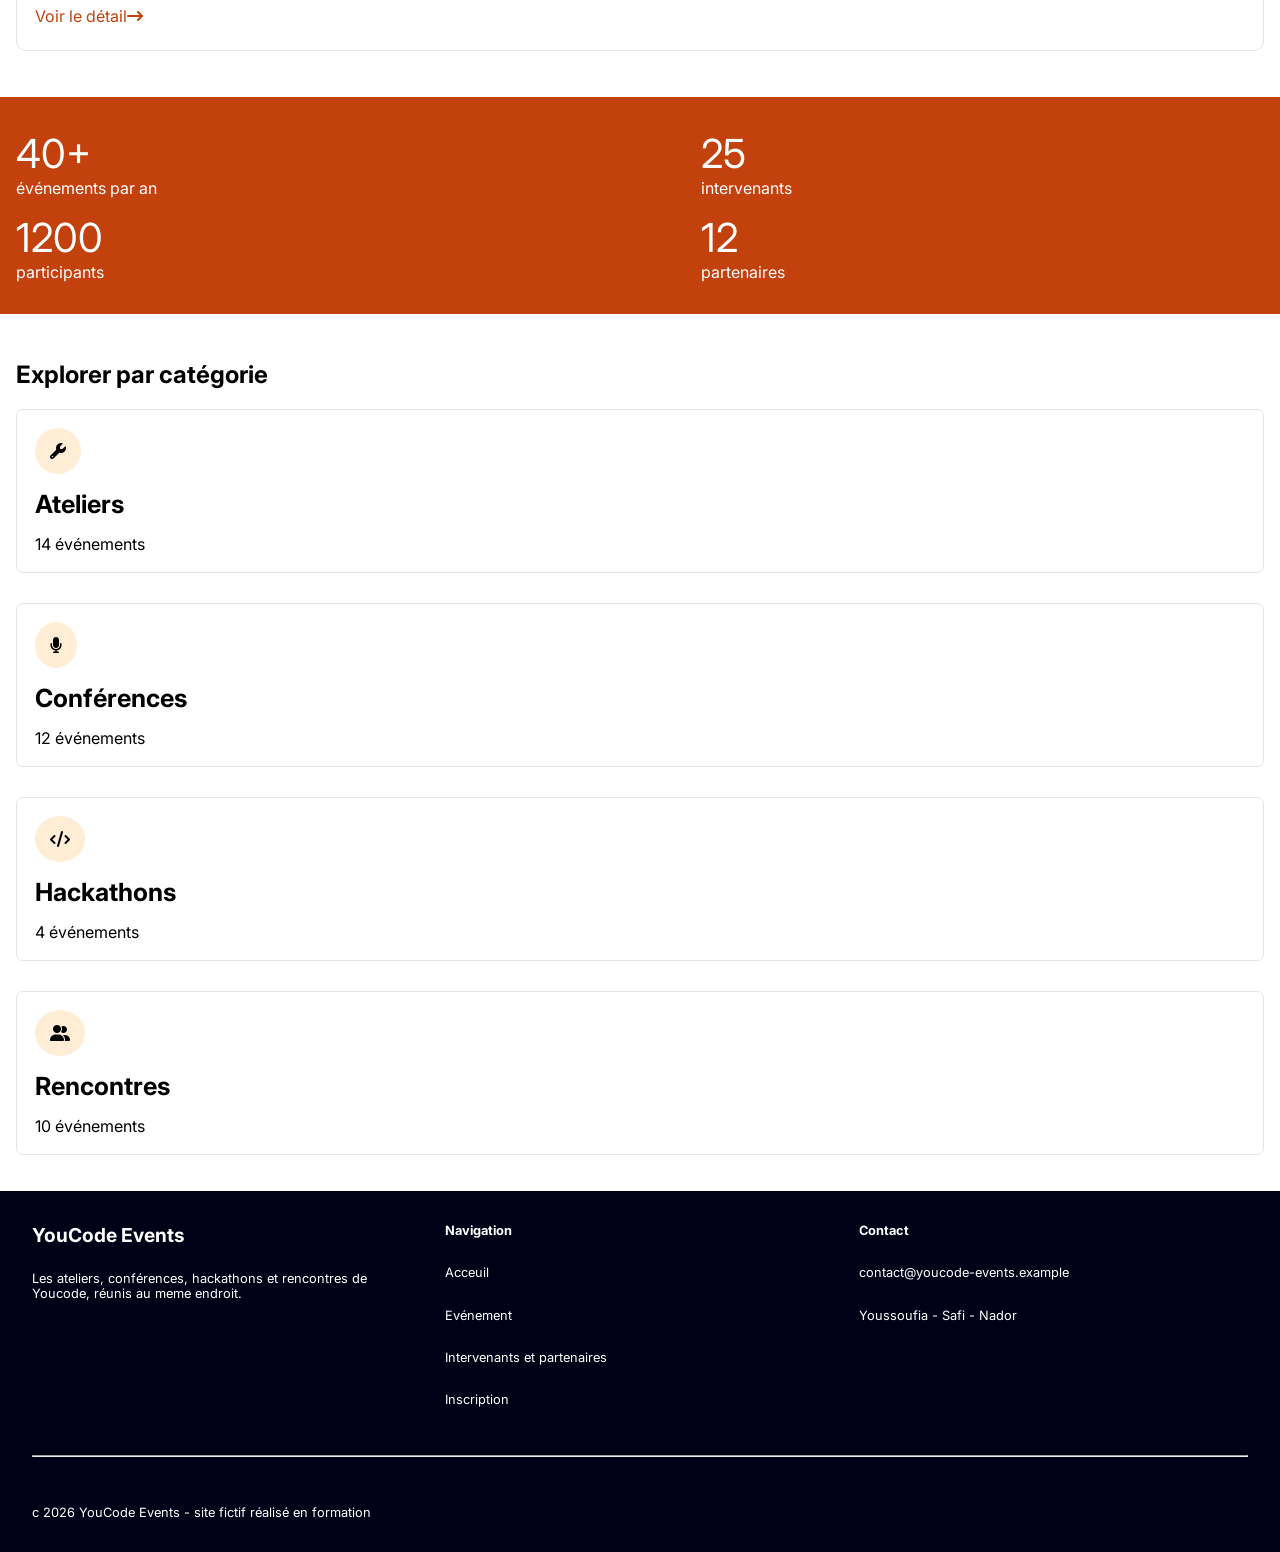
==== commit 82662f03: "premier page d'acceuil" ====
--- a/index.html
+++ b/index.html
@@ -121,11 +121,10 @@
                             <h3>Hachathon Green Code</h3>
                             <div class="info">
                                 <div class="time">
-                                    <time><i class="fa-regular fa-calendar"></i> 19 nov. 2026 10h00</time>
+                                    <time><i class="fa-regular fa-calendar"></i>28 et 29 nov. 2026</time>
                                 </div>
                                 <div class="localisation">
-                                    <p class="local"><i class="fa-solid fa-location-dot"></i> Amphithéatre, Youcode
-                                        Youssoufia</p>
+                                    <p class="local"><i class="fa-solid fa-location-dot"></i> Campus YouCode Safi</p>
                                 </div>
                                 <div class="détail">
                                     <a class="det">Voir le détail<i class="fa-solid fa-arrow-right-long"></i></a>
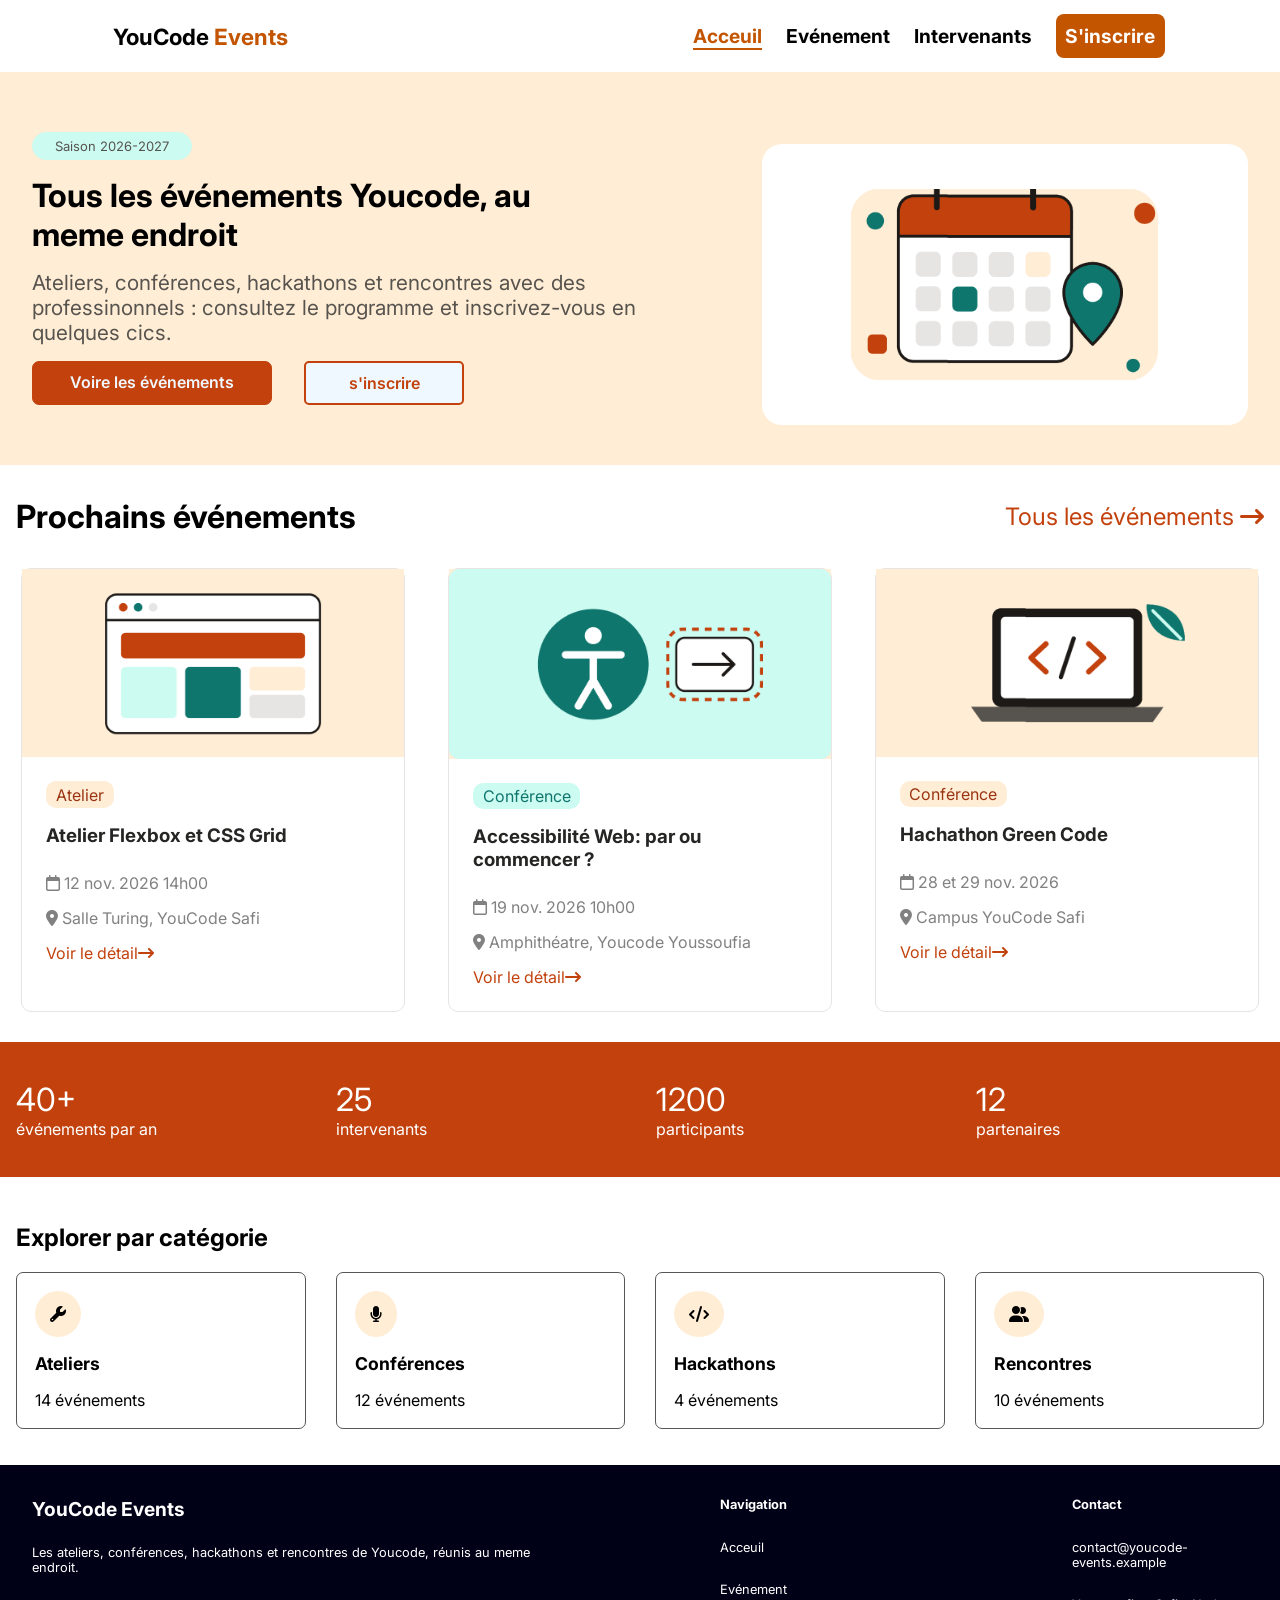
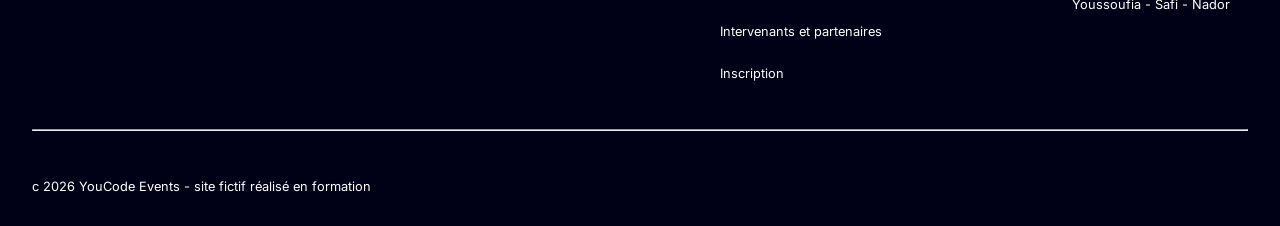
==== commit 44bded15: "finir la page index avec responsive" ====
--- a/index.html
+++ b/index.html
@@ -30,27 +30,31 @@
     </header>
 
     <main class="main">
-        <section class="heroSection">
-            <div class="part">
-                <p class="saison">Saison 2026-2027</p>
-                <h1>Tous les événements Youcode, au meme endroit</h1>
-                <p>Ateliers, conférences, hackathons
-                    et rencontres avec des professinonnels :
-                    consultez le programme et inscrivez-vous en quelques cics.</p>
-                <div class="actions">
-                    <div class="événe">
-                        <a href="evenements.html">Voire les événements</a>
-                    </div>
-                    <div class="inscrir">
-                        <a href="inscription.html">s'inscrire</a>
-                    </div>
-                </div>
-            </div>
-
-            <div class="imageHero">
-                <img src="assets/images/Capture_decran_2026-10-12_094209.png">
-            </div>
-        </section>
+        <div class="container1">
+            <section class="heroSection">
+                <div class="part">
+                    <div class="left">
+                        <p class="saison">Saison 2026-2027</p>
+                        <h1>Tous les événements Youcode, au meme endroit</h1>
+                        <p class="parag">Ateliers, conférences, hackathons
+                            et rencontres avec des professinonnels :
+                            consultez le programme et inscrivez-vous en quelques cics.</p>
+                    </div>
+                    <div class="actions">
+                        <div class="événe">
+                            <a href="evenements.html">Voire les événements</a>
+                        </div>
+                        <div class="inscrir">
+                            <a href="inscription.html">s'inscrire</a>
+                        </div>
+                    </div>
+                </div>
+
+                <div class="imageHero">
+                    <img src="assets/images/Capture_decran_2026-10-12_094209.png">
+                </div>
+            </section>
+        </div>
 
 
 
@@ -63,7 +67,7 @@
                 <div class="enTete">
                     <h2>Prochains événements</h2>
                     <div class="lien">
-                        <a href="#">Tous les événements</a>
+                        <a href="#">Tous les événements <i class="fa-solid fa-arrow-right-long"></i></a>
                     </div>
                 </div>
                 <div class="cartes">
@@ -121,13 +125,13 @@
                             <h3>Hachathon Green Code</h3>
                             <div class="info">
                                 <div class="time">
-                                    <time><i class="fa-regular fa-calendar"></i>28 et 29 nov. 2026</time>
+                                    <time><i class="fa-regular fa-calendar"></i> 28 et 29 nov. 2026</time>
                                 </div>
                                 <div class="localisation">
                                     <p class="local"><i class="fa-solid fa-location-dot"></i> Campus YouCode Safi</p>
                                 </div>
                                 <div class="détail">
-                                    <a class="det">Voir le détail<i class="fa-solid fa-arrow-right-long"></i></a>
+                                    <a class="det">Voir le détail <i class="fa-solid fa-arrow-right-long"></i></a>
                                 </div>
                             </div>
                         </div>
--- a/css/index.css
+++ b/css/index.css
@@ -8,13 +8,13 @@
 :root {
     --primary-color: rgb(195, 84, 0);
 }
+
 .head h1 span {
     color: var(--primary-color);
 }
 
 .head h1 {
-    font-size: 1.5rem;
-    width: max-content;
+    font-size: 1.2rem;
 }
 
 .head span img {
@@ -51,17 +51,26 @@
     height: calc(100vh - 5rem);
     display: flex;
     flex-direction: column;
-    align-items: start;
+    align-items: center;
+    justify-content: start;
     gap: 3rem;
     font-weight: bold;
-    padding: 1rem 1.6rem;
+    padding-top: 30%;
 }
 
 header nav .current-page {
     color: var(--primary-color);
-    border-bottom: 0.15rem var(--primary-color) solid;
-    padding-bottom: 0.1rem;
     width: fit-content;
+    position: relative;
+}
+
+header nav .current-page::before {
+    content: "";
+    position: absolute;
+    top: 100%;
+    width: 100%;
+    height: 2px;
+    background-color: var(--primary-color);
 }
 
 header nav .button {
@@ -82,7 +91,7 @@
     display: none;
 }
 
-.footer .container{
+.footer .container {
     background-color: rgb(0, 0, 23);
     color: white;
     padding: 2rem;
@@ -90,42 +99,50 @@
     flex-direction: column;
     gap: 2.5rem;
 }
-.top h3{
+
+.top h3 {
     font-size: 1.2rem;
 }
-.top p{
+
+.top p {
     font-size: 0.8rem;
 }
-.top{
+
+.top {
     display: flex;
     flex-direction: column;
     gap: 1.5rem;
 }
-.navigation{
+
+.navigation {
     font-size: 0.8rem;
 }
-.navigation{
+
+.navigation {
     display: flex;
     flex-direction: column;
     gap: 1.7rem;
 }
-.navigation ul{
+
+.navigation ul {
     list-style: none;
     display: flex;
     flex-direction: column;
     gap: 1.7rem;
 }
 
-.contact{
+.contact {
     font-size: 0.8rem;
     display: flex;
     flex-direction: column;
     gap: 1.7rem;
 }
-hr{
+
+hr {
     display: inline-block;
 }
-.rights{
+
+.rights {
     font-size: 0.8rem;
 }
 
@@ -135,12 +152,18 @@
 --------------------------------------------------------------------
 */
 
-
-.heroSection{
+.main .container1 {
+    display: flex;
+    justify-content: center;
+    align-items: center;
+}
+
+.heroSection {
     background-color: #FFEDD5;
     width: 100%;
-    padding: 16px;
-}
+    padding: 2rem 0;
+}
+
 /* flexbox */
 
 /* .heroSection .part .actions {
@@ -151,76 +174,96 @@
     display: flex;
     justify-content: space-between;
     flex-direction: column;
-    align-items: center;
     flex-wrap: wrap;
-}
-
-.heroSection .part .saison{
-    border:1px solid #CCFBF1;
+    padding: 2.5rem 2rem;
+    gap: 0.8rem;
+}
+
+.heroSection .part {
+    display: flex;
+    flex-direction: column;
+    justify-content: center;
+    gap: 1rem;
+    width: 100%;
+}
+
+.heroSection .part .left .saison {
+    border: 1px solid #CCFBF1;
     background-color: #CCFBF1;
-    height: 7.4%;
-    width: 39.4%;
     border-radius: 20px;
     text-align: center;
     font-size: 13px;
-    margin: 25px 0 15px 0;
-  
-    
-}
-
+    padding: 5px 10px;
+}
+
+.heroSection .part h1 {
+    display: flex;
+    flex-wrap: wrap;
+    font-size: 1.5rem;
+}
 
 .heroSection .part p {
     color: #57534E;
-    width: 91.46%;
-}
-
-.heroSection .part .événe{
-    border:1px solid #C2410C ;
+}
+
+.heroSection .part .saison {
+    width: 10rem;
+}
+
+.heroSection .actions {
+    display: flex;
+    flex-direction: column;
+    justify-content: center;
+    gap: 0.8rem;
+}
+
+.heroSection .part .événe {
+    border: 1px solid #C2410C;
     background-color: #C2410C;
     border-radius: 7px;
     padding: 10px 16px;
-    width: 91.5%;
-    margin-top: 15px;
     text-align: center;
-
-}
-.heroSection .part .événe a{
+    font-weight: 600;
+}
+
+.heroSection .part .événe a {
     color: aliceblue;
     text-decoration: none;
-    }
-
-
-.heroSection .part .inscrir{
-    border:2px solid #C2410C;
+}
+
+
+.heroSection .part .inscrir {
+    border: 2px solid #C2410C;
     border-radius: 5px;
     background-color: aliceblue;
     padding: 10px 16px;
-    width: 91.5%;
     text-align: center;
-    margin-top: 15px;
-}
-.heroSection .part .inscrir a{
-        color: #C2410C;
-        text-decoration: none;
-        font-size: 20px;
-    }
-.heroSection .imageHero{
-    width: 300px;
+}
+
+.heroSection .part .inscrir a {
+    color: #C2410C;
+    text-decoration: none;
+    font-weight: 600;
+}
+
+.heroSection .imageHero {
+    margin-top: 2rem;
+    width: 100%;
     height: auto;
     border: #FFFFFF;
-    border-radius:20px ;
+    border-radius: 20px;
     background-color: #FFFFFF;
-    margin-top: 15px;
     display: flex;
     justify-content: center;
     align-items: center;
 }
 
-.heroSection .imageHero img{
-    width: 74.6%;
+.heroSection .imageHero img {
+    padding: 0 20vw;
+    width: 60vw;
     height: auto;
-    padding: 8% 7.4%;
-   
+    padding: 5vh 8vw;
+
 }
 
 
@@ -231,9 +274,8 @@
 
 
 .evenement {
-    margin-top:30px ;
-    width: 100%;
-    padding: 16px;
+    width: 100%;
+    padding: 0 16px;
 }
 
 /* flexbox */
@@ -242,33 +284,38 @@
     display: flex;
     justify-content: space-between;
     flex-direction: column;
-    flex-wrap: wrap;
-   
-}
-.evenement .conteneur .cartes {
-    display: flex;
-    flex-direction: column;
-    margin-top: 30px;
-    gap: 20px;
-}
-.evenement .conteneur .enTete .lien{
-    margin-top: 20px;
-}
-.evenement .conteneur .enTete .lien a{
+    align-items: start;
+    margin: 2rem 0;
+}
+
+.evenement .conteneur .enTete h2 {
+    font-size: 1rem;
+}
+
+.evenement .conteneur .enTete .lien a {
     text-decoration: none;
     color: #C2410C;
-    font-size: 17px;
-    
-    
-}
-.evenement .conteneur .cartes .carte1{
-    border: 1px solid #E7E5E4;
+    font-size: 0.8rem;
+}
+
+.evenement .conteneur .cartes {
+    display: grid;
+    grid-template-columns: repeat(1, 90%);
+    gap: 2rem;
+    justify-content: center;
+}
+
+
+.evenement .conteneur .cartes .carte1 {
+    border: 1px solid rgba(0, 0, 0, 0.323);
     border-radius: 10px;
 }
-.evenement .conteneur .cartes .carte1 .imgCarte1{
+
+.evenement .conteneur .cartes .carte1 .imgCarte1 {
     background-color: #FFEDD5;
 }
-.evenement .conteneur .cartes .carte1 .imgCarte1 img{
+
+.evenement .conteneur .cartes .carte1 .imgCarte1 img {
     width: 100%;
     height: 100%;
     display: flex;
@@ -277,33 +324,31 @@
     border-radius: 10px;
 }
 
-.evenement .conteneur .cartes .carte1 .contenu .atelier{
+.evenement .conteneur .cartes .carte1 .contenu .atelier {
     background-color: #FFEDD5;
     color: #9A3412;
     border-radius: 10px;
     width: max-content;
     text-align: center;
-    margin-top: 20px;
-    padding: 5px 12px;
-}
-.evenement .conteneur .cartes .carte1 .contenu{
-    padding: 4px 18px;
-    display: flex;
-    flex-direction: column;
-    justify-content: space-around;
-    gap: 5px;
-    
-}
-.evenement .conteneur .cartes .carte1 .contenu h3{
-    margin-bottom: 10px;
-}
-
-.evenement .conteneur .cartes .carte1 .contenu .info .time{
-    color: #57534E;
-    font-weight: 10;
-    
-}
-.evenement .conteneur .cartes .carte1 .contenu .info{
+    padding: 0.2rem 0.6rem;
+}
+
+.evenement .conteneur .cartes .carte1 .contenu {
+    display: flex;
+    flex-direction: column;
+    justify-content: space-evenly;
+    gap: 1rem;
+    color: #252524;
+    padding: 1.5rem;
+}
+
+
+.evenement .conteneur .cartes .carte1 .contenu .info .time {
+    color: #25252493;
+
+}
+
+.evenement .conteneur .cartes .carte1 .contenu .info {
     margin-top: 10px;
     display: flex;
     flex-direction: column;
@@ -311,15 +356,14 @@
     gap: 15px;
 
 }
-.evenement .conteneur .cartes .carte1 .contenu .info .localisation .local{
-    color: #57534E;
-    font-weight: 10;
-    
-}
-.evenement .conteneur .cartes .carte1 .contenu .info .détail {
-    margin-bottom: 20px;
-}
-.evenement .conteneur .cartes .carte1 .contenu .info .détail .det{
+
+.evenement .conteneur .cartes .carte1 .contenu .info .localisation .local {
+    color: #25252493;
+
+}
+
+
+.evenement .conteneur .cartes .carte1 .contenu .info .détail .det {
     color: #C2410C;
     text-decoration: none;
     display: flex;
@@ -327,131 +371,48 @@
 }
 
 
-
-
-
-
-
-
-.evenement .conteneur .cartes .carte2{
-    border: 1px solid #CCFBF1;
-    border-radius: 10px;
-}
-.evenement .conteneur .cartes .carte2 .imgCarte2{
-    background-color: #CCFBF1;
-}
-.evenement .conteneur .cartes .carte2 .imgCarte2 img{
-    width: 90.9%;
-}
-
-.evenement .conteneur .cartes .carte2 .contenu .conference{
-    background-color: #CCFBF1;
-    color: #0F766E;
-    border-radius: 10px;
-    width: 23.33%;
-    text-align: center;
-    margin-top: 30px;
-}
-.evenement .conteneur .cartes .carte2 .contenu h3{
-    padding-top: 20px;
-}
-
-.evenement .conteneur .cartes .carte2 .contenu .info .time{
-    color: #57534E;
-    padding-top: 30px;
-    font-weight: 10;
-}
-.evenement .conteneur .cartes .carte2 .contenu .info .localisation .local{
-    color: #57534E;
-    padding-top: 13px;
-    font-weight: 10;
-}
-.evenement .conteneur .cartes .carte2 .contenu .info .détail .det{
-    color: #C2410C;
-    padding-top: 15px;
-}
-
-
-
-
-.evenement .conteneur .cartes .carte3{
-    border: 1px solid #E7E5E4;
-    border-radius: 10px;
-}
-.evenement .conteneur .cartes .carte3 .imgCarte3{
-    background-color: #FFEDD5;
-}
-.evenement .conteneur .cartes .carte3 .imgCarte3 img{
-    width: 90.9%;
-}
-
-.evenement .conteneur .cartes .carte3 .contenu .hackathon{
-    background-color: #FFEDD5;
-    color: #9A3412;
-    border-radius: 10px;
-    width: 26.133%;
-    text-align: center;
-    margin-top: 30px;
-}
-.evenement .conteneur .cartes .carte3 .contenu h3{
-    padding-top: 20px;
-}
-
-.evenement .conteneur .cartes .carte3 .contenu .info .time{
-    color: #57534E;
-    padding-top: 30px;
-    font-weight: 10;
-}
-.evenement .conteneur .cartes .carte3 .contenu .info .localisation .local{
-    color: #57534E;
-    padding-top: 13px;
-    font-weight: 10;
-}
-.evenement .conteneur .cartes .carte3 .contenu .info .détail .det{
-    color: #C2410C;
-    padding-top: 15px;
-}
-
-
-
-
 .chiffres {
+    height: 25vh;
     width: 100%;
     margin-top: 30px;
     background-color: #C2410C;
-    padding: 16px;
+    display: flex;
+    justify-content: center;
+    align-items: center;
 }
 
 /* flexbox */
 
-.chiffres .conteneur{
-    display: flex;
-    justify-content: space-between;
-    flex-wrap: wrap;
-    gap: 15px;
-}
-
-.chiffres .conteneur{
+.chiffres .conteneur {
+    display: grid;
+    grid-template-columns: repeat(2, 1fr);
+    gap: 1rem;
+}
+
+.chiffres .conteneur {
     background-color: #C2410C;
-    width: 92%;
-    padding: 16px 0px;
-    display: flex;
-    justify-content: space-between;
-    flex-wrap: wrap;
-}
-.chiffres .conteneur{
-    width: 91.46%;
-}
+    display: grid;
+    grid-template-columns: repeat(2, 1fr);
+    gap: 1rem;
+    padding-left: 1rem;
+}
+
+.chiffres .conteneur {
+    width: 100%;
+}
+
 .chiffres .conteneur .stat {
-    width: 40%;
-}
-.chiffres .conteneur .stat .valeur{
+    width: 10rem;
+}
+
+.chiffres .conteneur .stat .valeur {
     color: #FFFFFF;
-    font-size: 40px;
-}
+    font-size: 2rem;
+}
+
 .chiffres .conteneur .stat .libelle {
     color: #FFFFFF;
-    font-size: 16px;
+    font-size: 1rem;
 }
 
 
@@ -462,102 +423,105 @@
 
 
 .catégories {
-    width: 100%px;
+    width: 100%;
     margin-top: 30px;
-    padding: 16px;
+    padding: 1rem;
 
 }
 
 .catégories .conten .grille {
-    display: flex;
-    justify-content: space-between;
-    flex-wrap: wrap;
+    display: grid;
+    grid-template-columns: repeat(1, 1fr);
+    gap: 1rem;
 }
 
 .catégories .conten .grille {
-    display: flex;
-    justify-content: space-between;
-    flex-direction: column;
-    flex-wrap: wrap;
+
     gap: 30px;
     margin: 20px 0;
 }
+
 .catégories .conten .grille .carde {
-    border: 1px solid #E7E5E4;
+    border: 1px solid rgba(0, 0, 0, 0.659);
     border-radius: 7px;
-    width: 100%;
-    display: flex;
-    flex-direction: column;
-    justify-content: space-around;
-    gap: 15px;
+    display: grid;
+    grid-template-columns: repeat(1, 1fr);
+    gap: 1rem;
     padding: 18px;
 
 }
-.catégories .conten .grille .carde i{
+
+.catégories .conten .grille .carde i {
     background-color: #FFEDD5;
     width: max-content;
     padding: 15px;
     border-radius: 50%;
 }
 
-.catégories .conten .grille .carde .titre{
+.catégories .conten .grille .carde .titre {
     font-weight: bold;
-    font-size: 25px;
+    font-size: 1.1rem;
 }
 
 .catégories .conten .grille .carde .Nbrevenements {
-color: #57534E;
-}
-
-
-@media (max-width: 1500px) and (min-width: 950px) {
+    color: #57534E;
+    font-size: 0.5rem;
+}
+
+
+@media (min-width: 768px) {
     .head .list {
         display: none;
     }
 
-    .display-none{
+    .display-none {
         display: block;
     }
 
-    .hide-list{
+    .hide-list {
         transform: translateX(0vw);
     }
 
-    .nav-bar {
-        position: static;
-        flex-direction: row;
-        align-items: center;
-        justify-content: space-between;
-        gap: 1.5rem;
-        height: 3.5rem;
-    }
+
+
 
     header {
+        width: 100%;
         position: static;
         display: flex;
         justify-content: space-between;
-        gap: 15rem;
+        gap: 1px;
         align-items: center;
-        padding: 1rem 3rem;
-        height: 6rem;
-    }
-
-    .head h1 {
-        font-size: 1.4rem;
-        width: max-content;
+        padding: 1rem 2rem;
+        height: 7vh;
+    }
+
+    .nav-bar {
+        width: 70%;
+        position: static;
+        flex-direction: row;
+        align-items: center;
+        justify-content: space-between;
+        gap: 3%;
+        height: 4rem;
+        padding: 1rem 1.6rem;
     }
 
     .nav-bar a {
-        font-size: 1.2rem;
-    }
-
-    .footer .container{
+        font-size: 1rem;
+    }
+
+
+
+
+    .footer .container {
         display: flex;
         flex-direction: row;
         flex-wrap: wrap;
         justify-content: space-between;
         gap: 1rem;
     }
+
     .top,
     .navigation,
     .contact {
@@ -572,18 +536,89 @@
         width: 100%;
         margin: 2rem 0;
     }
-}
-
-@media (max-width: 3000px) and (min-width: 1500px){
+
+    .heroSection .part h1 {
+        font-size: 4rem;
+        width: 90%;
+    }
+
+    .heroSection .part p {
+        font-size: 1.6rem;
+    }
+
+    .heroSection .actions .événe {
+        width: 20rem;
+    }
+
+    .heroSection .actions .inscrir {
+        width: 13rem;
+    }
+
+    .heroSection .actions {
+        flex-direction: row;
+        justify-content: start;
+        gap: 2rem;
+    }
+
+    .evenement .conteneur .enTete {
+        flex-direction: row;
+        align-items: center;
+    }
+
+    .evenement .conteneur .enTete .lien a {
+        font-size: 1.5rem;
+    }
+
+    .evenement .conteneur .enTete h2 {
+        font-size: 2rem;
+    }
+
+    .evenement .conteneur .cartes .carte1 {
+        border: 1px solid #E7E5E4;
+        border-radius: 10px;
+        grid-template-columns: repeat(2, 40%);
+    }
+
+    .heroSection .imageHero img {
+        width: 45vw;
+    }
+
+    .catégories .conten .grille {
+        flex-direction: row;
+    }
+
+    .chiffres {
+        height: 15vh;
+    }
+
+    .chiffres .conteneur {
+        grid-template-columns: repeat(4, 1fr);
+    }
+
+    .catégories .conten .grille {
+        grid-template-columns: repeat(4, 1fr);
+    }
+
+    .catégories .conten .grille {
+        grid-template-columns: repeat(2, 1fr);
+    }
+
+    .evenement .conteneur .cartes {
+        grid-template-columns: repeat(2, 1fr);
+        justify-items: center;
+    }
+}
+
+@media (min-width: 1024px) {
     .head .list {
         display: none;
     }
 
-    .display-none{
+    .display-none {
         display: block;
     }
 
-    .hide-list{
+    .hide-list {
         transform: translateX(0vw);
     }
 
@@ -615,17 +650,16 @@
         font-size: 1.2rem;
     }
 
-    body{
-        padding: 0 8rem;
-    }
-
-    .top{
+
+    .top {
         width: 40vw;
     }
+
     .navigation,
     .contact {
         width: calc(15vw - 1rem);
     }
+
     .rights {
         width: 100%;
     }
@@ -634,12 +668,100 @@
         width: 100%;
         margin: 2rem 0;
     }
-    .footer .container{
+
+    .heroSection {
+        display: grid;
+        grid-template-columns: 55% 40%;
+    }
+
+    .heroSection .part h1 {
+        font-size: 2rem;
+        width: 80%;
+    }
+
+    .heroSection .part p {
+        font-size: 1.3rem;
+    }
+
+    .heroSection .actions .événe {
+        width: 15rem;
+    }
+
+    .heroSection .part .left {
+        display: flex;
+        flex-direction: column;
+        gap: 1rem;
+    }
+    .heroSection .part{
+        display: flex;
+        flex-direction: column;
+        gap: 1rem;
+    }
+
+    .heroSection .actions .inscrir {
+        width: 10rem;
+    }
+
+    .heroSection .actions {
+        flex-direction: row;
+        justify-content: start;
+        gap: 2rem;
+    }
+
+    .evenement .conteneur .enTete {
+        flex-direction: row;
+        align-items: center;
+    }
+
+    .evenement .conteneur .enTete .lien a {
+        font-size: 1.5rem;
+    }
+
+    .evenement .conteneur .enTete h2 {
+        font-size: 2rem;
+    }
+
+    .evenement .conteneur .cartes .carte1 {
+        border: 1px solid #E7E5E4;
+        border-radius: 10px;
+        width: 30vw;
+    }
+
+    .heroSection .imageHero img {
+        width: 40vw;
+        height: auto;
+    }
+
+    .catégories .conten .grille {
+        flex-direction: row;
+    }
+
+    .chiffres {
+        height: 15vh;
+    }
+
+    .chiffres .conteneur {
+        grid-template-columns: repeat(4, 1fr);
+    }
+
+    .catégories .conten .grille {
+        grid-template-columns: repeat(4, 1fr);
+    }
+
+    .catégories .conten .grille {
+        grid-template-columns: repeat(4, 1fr);
+    }
+
+    .evenement .conteneur .cartes {
+        grid-template-columns: repeat(3, 1fr);
+        justify-items: center;
+    }
+
+    .footer .container {
         display: flex;
         flex-direction: row;
         flex-wrap: wrap;
         justify-content: space-between;
         gap: 1rem;
     }
-}
-
+}
